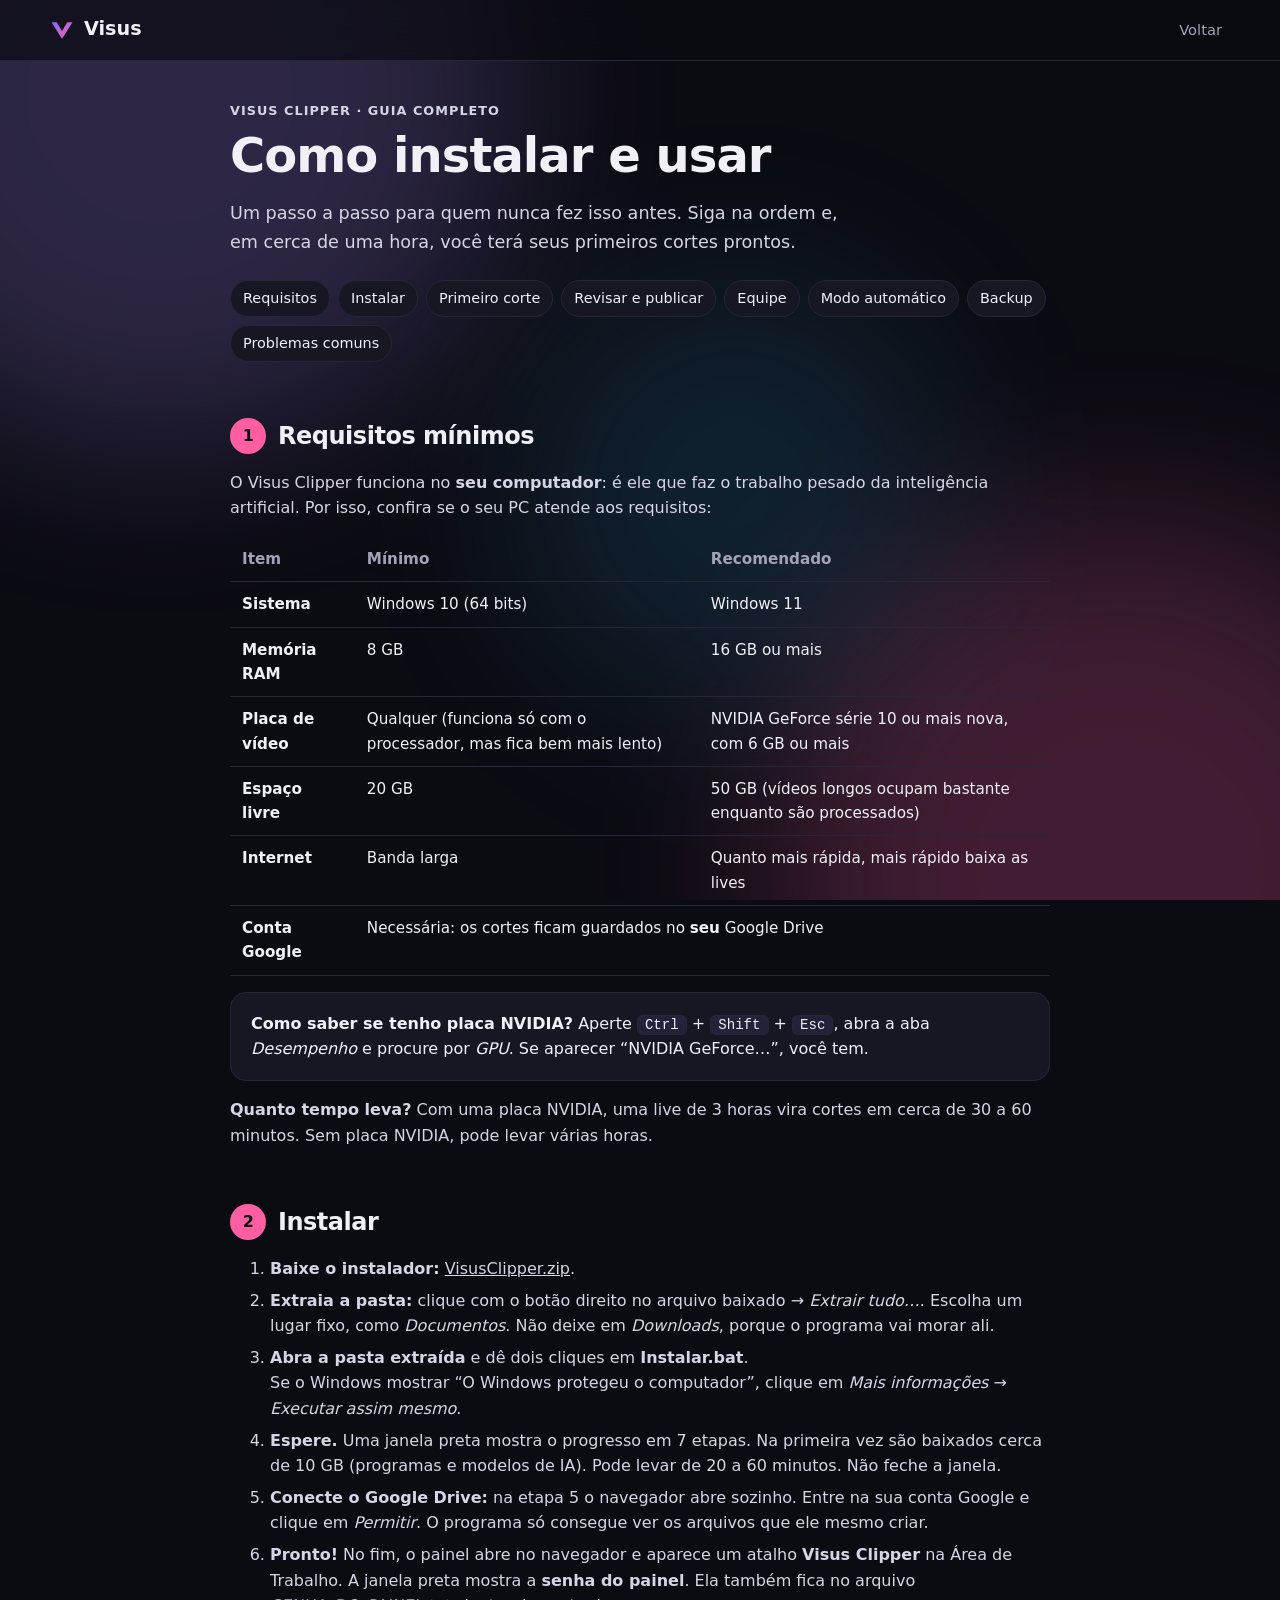
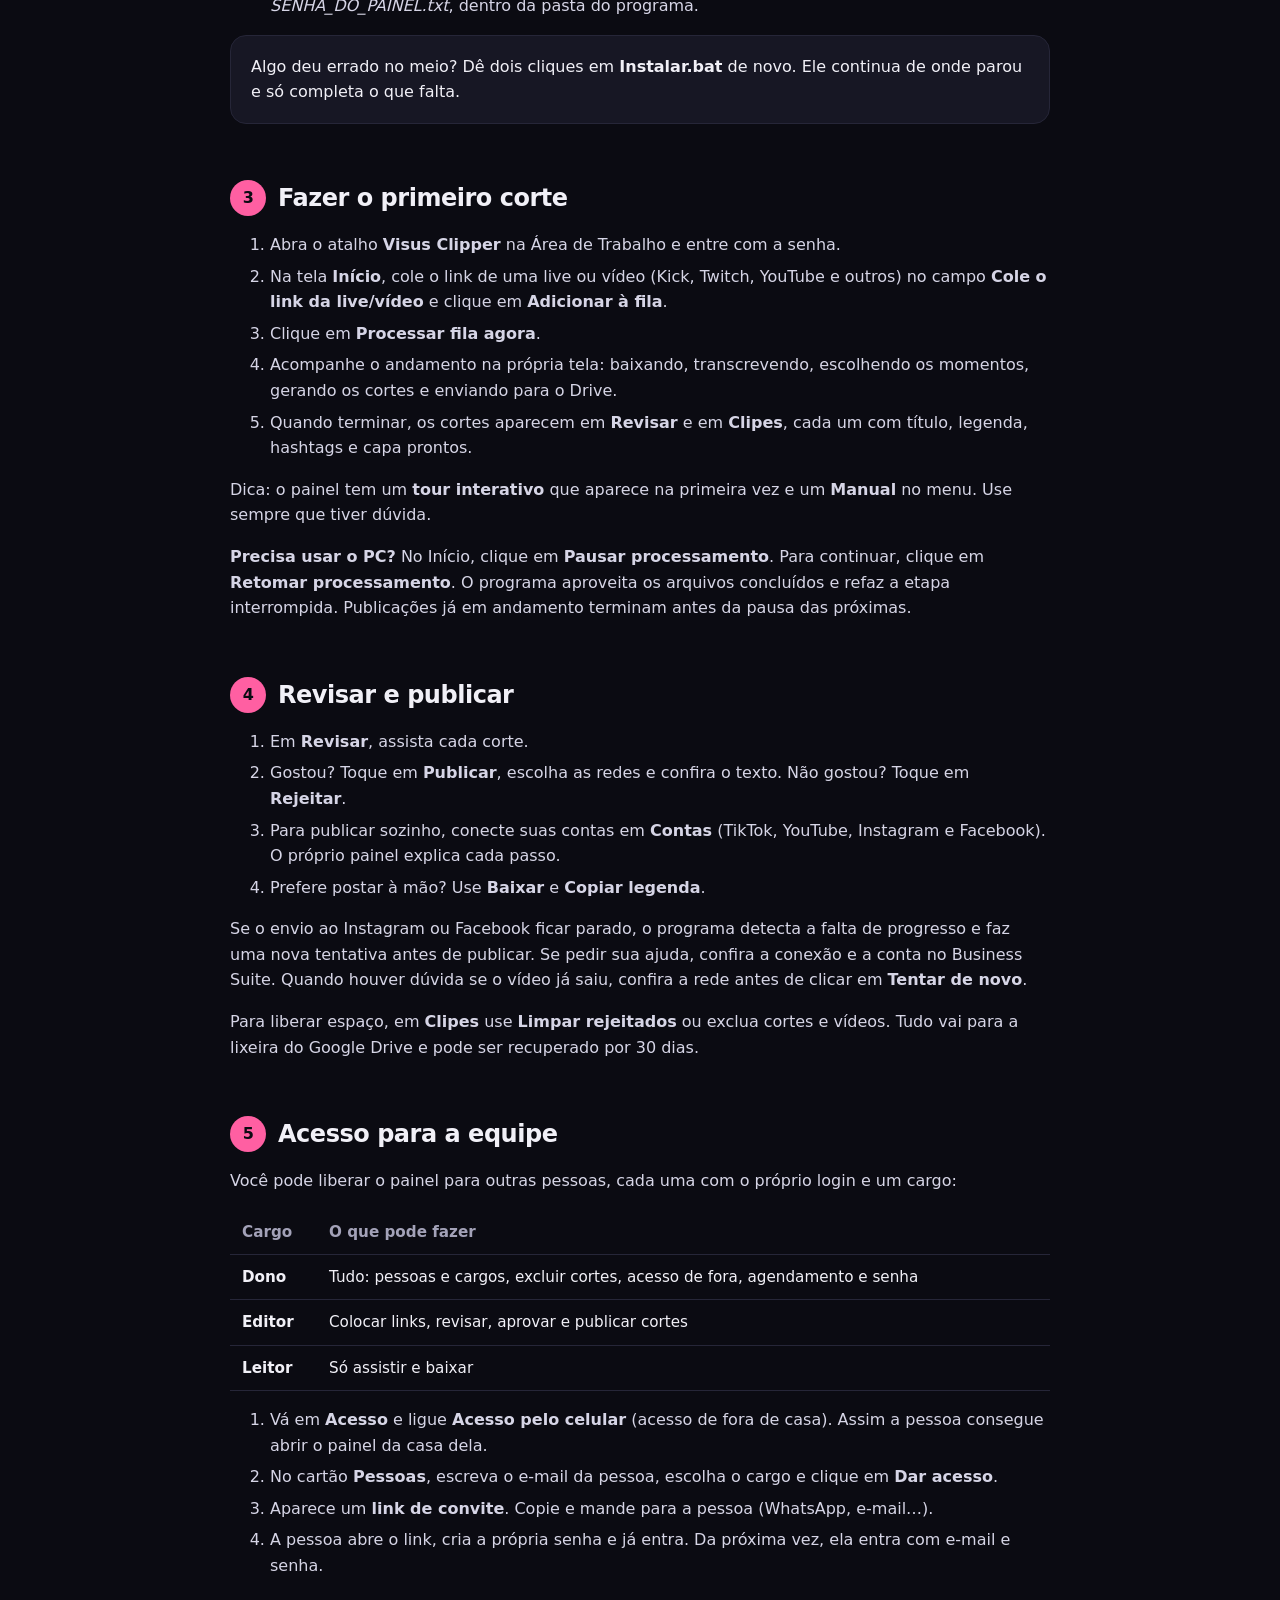
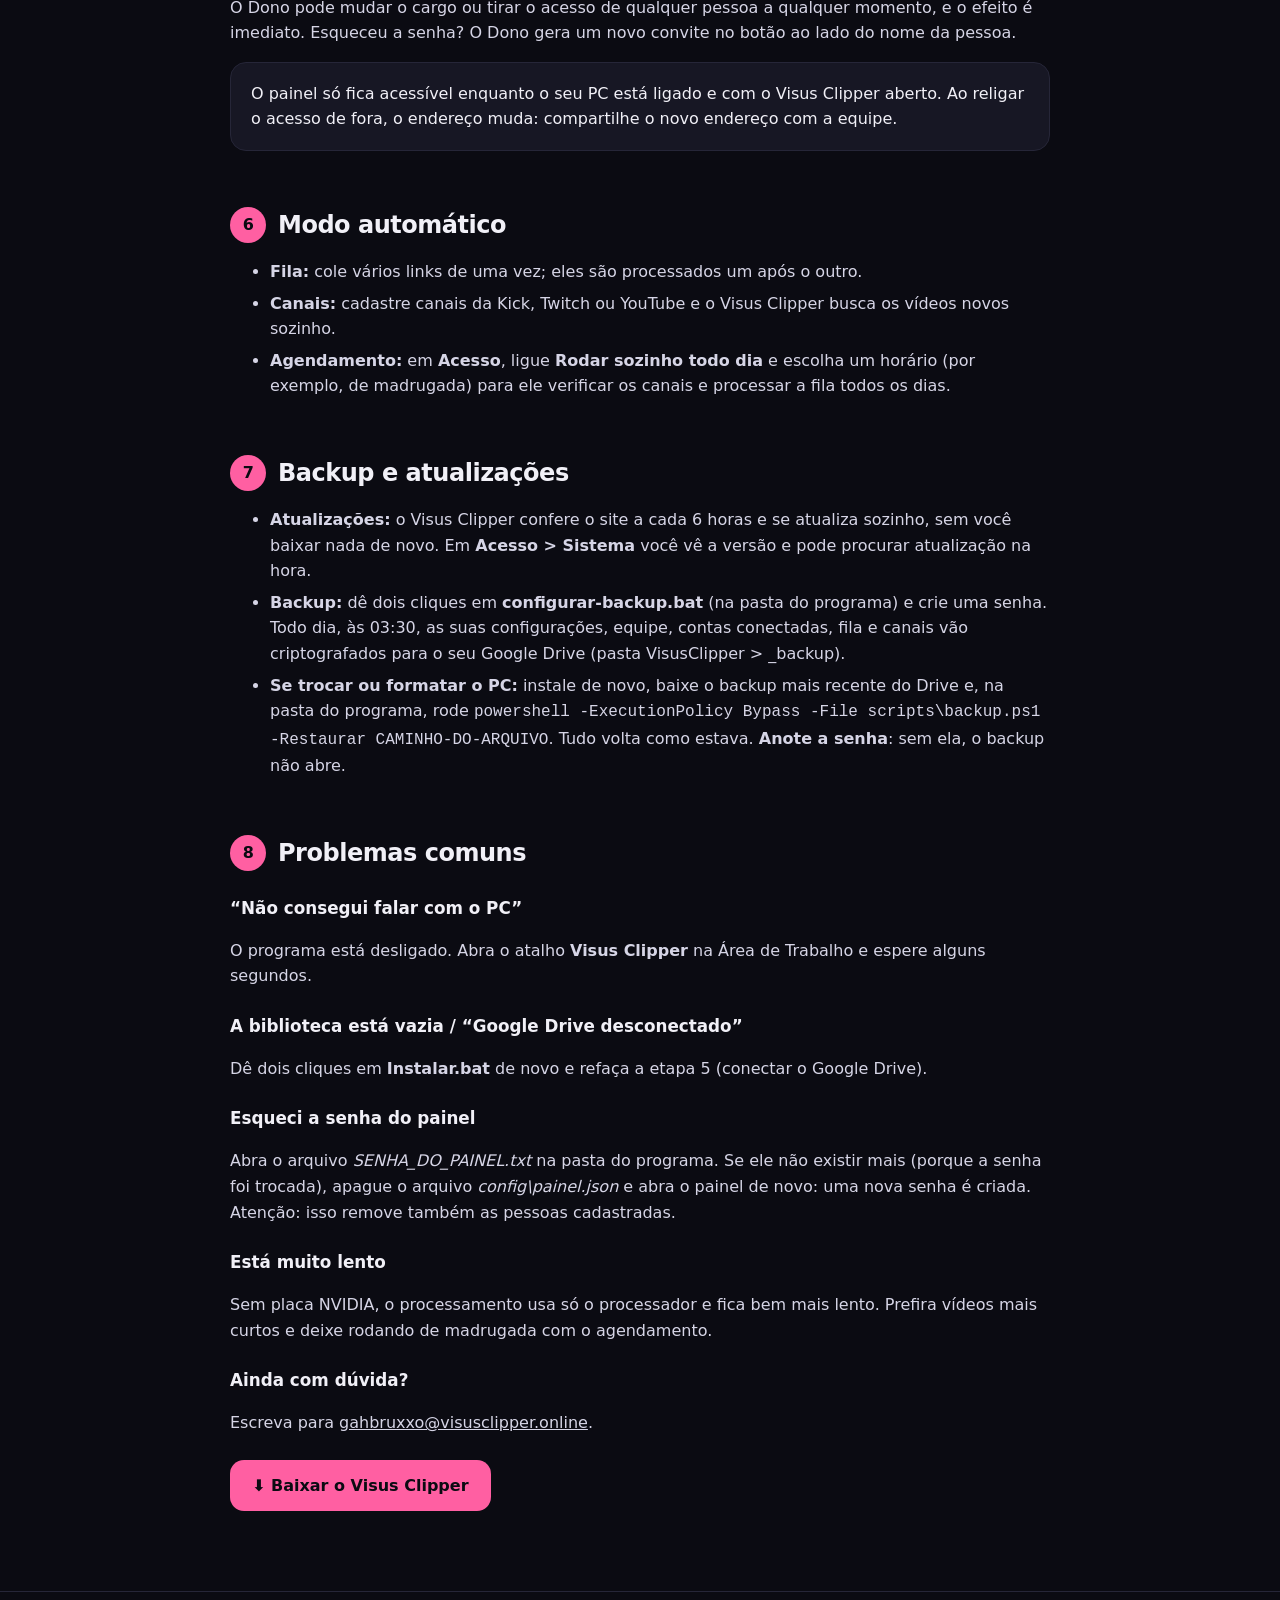
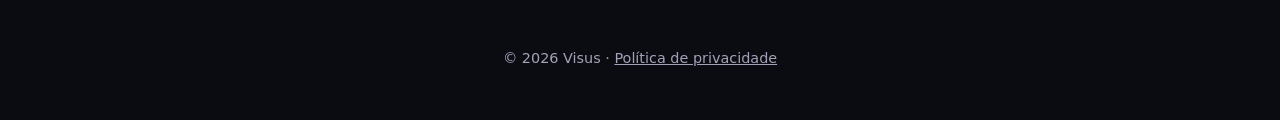
==== clipper-guia.html @ d0406bd1 "Publica Clipper com pausa, retomada e recuperação de upload da Meta" ====
<!doctype html>
<html lang="pt-BR">
<head>
<meta charset="utf-8">
<meta name="viewport" content="width=device-width, initial-scale=1">
<title>Visus Clipper · Como instalar e usar</title>
<meta name="description" content="Requisitos e passo a passo para instalar o Visus Clipper e fazer seus primeiros cortes.">
<meta name="theme-color" content="#0b0b12">
<link rel="icon" href="favicon.svg" type="image/svg+xml">
<link rel="stylesheet" href="inicio.css">
<style>
  .guia{max-width:820px;margin:0 auto;padding:40px 0 80px;--cor:var(--clip)}
  .guia h1{font-size:clamp(2rem,5vw,3rem);font-weight:900;margin-bottom:12px}
  .guia h2{font-size:1.5rem;font-weight:800;margin:56px 0 16px;display:flex;align-items:center;gap:12px}
  .guia h2 .n{flex:none;width:36px;height:36px;border-radius:50%;display:grid;place-items:center;background:var(--clip);color:#0b0b12;font-size:1rem}
  .guia h3{font-size:1.05rem;margin:24px 0 6px}
  .guia p,.guia li{color:#d6d5e6}
  .guia li{margin:6px 0}
  .tabela{width:100%;border-collapse:collapse;margin:16px 0;font-size:.95rem}
  .tabela th,.tabela td{text-align:left;padding:10px 12px;border-bottom:1px solid var(--linha);vertical-align:top}
  .tabela th{color:var(--muted);font-weight:600}
  .tabela td:first-child{font-weight:700;color:var(--fg)}
  .card{background:var(--card);border:1px solid var(--linha);border-radius:16px;padding:18px 20px;margin:16px 0}
  kbd{background:#22223a;border:1px solid var(--linha);border-radius:6px;padding:1px 7px;font-size:.88em}
  .ok{color:#4ade80}.nao{color:#f87171}
  .indice{display:flex;flex-wrap:wrap;gap:8px;margin:24px 0}
  .indice a{padding:6px 12px;border-radius:999px;background:var(--card);border:1px solid var(--linha);text-decoration:none;font-size:.9rem}
  @media (max-width:600px){.tabela th:nth-child(3),.tabela td:nth-child(3){display:none}}
</style>
</head>
<body>
<div class="fundo" aria-hidden="true"><span></span><span></span><span></span></div>
<header class="topo">
  <a class="marca" href="index.html"><svg viewBox="0 0 32 32" width="28" height="28" aria-hidden="true"><defs><linearGradient id="g" x1="0" y1="0" x2="1" y2="1"><stop offset="0" stop-color="#7c6cff"/><stop offset="1" stop-color="#ff5fa2"/></linearGradient></defs><path d="M4 7l12 19L28 7h-6l-6 10-6-10z" fill="url(#g)"/></svg>Visus</a>
  <nav><a href="index.html#clipper">Voltar</a></nav>
</header>

<main>
<article class="guia">
  <p class="tag">Visus Clipper · guia completo</p>
  <h1>Como instalar e usar</h1>
  <p class="lead">Um passo a passo para quem nunca fez isso antes. Siga na ordem e, em cerca de uma hora,
    você terá seus primeiros cortes prontos.</p>
  <div class="indice">
    <a href="#requisitos">Requisitos</a><a href="#instalar">Instalar</a><a href="#primeiro">Primeiro corte</a>
    <a href="#publicar">Revisar e publicar</a><a href="#equipe">Equipe</a><a href="#automatico">Modo automático</a><a href="#backup">Backup</a><a href="#problemas">Problemas comuns</a>
  </div>

  <h2 id="requisitos"><span class="n">1</span>Requisitos mínimos</h2>
  <p>O Visus Clipper funciona no <strong>seu computador</strong>: é ele que faz o trabalho pesado da inteligência
    artificial. Por isso, confira se o seu PC atende aos requisitos:</p>
  <table class="tabela">
    <tr><th>Item</th><th>Mínimo</th><th>Recomendado</th></tr>
    <tr><td>Sistema</td><td>Windows 10 (64 bits)</td><td>Windows 11</td></tr>
    <tr><td>Memória RAM</td><td>8 GB</td><td>16 GB ou mais</td></tr>
    <tr><td>Placa de vídeo</td><td>Qualquer (funciona só com o processador, mas fica bem mais lento)</td><td>NVIDIA GeForce série 10 ou mais nova, com 6 GB ou mais</td></tr>
    <tr><td>Espaço livre</td><td>20 GB</td><td>50 GB (vídeos longos ocupam bastante enquanto são processados)</td></tr>
    <tr><td>Internet</td><td>Banda larga</td><td>Quanto mais rápida, mais rápido baixa as lives</td></tr>
    <tr><td>Conta Google</td><td colspan="2">Necessária: os cortes ficam guardados no <strong>seu</strong> Google Drive</td></tr>
  </table>
  <div class="card">
    <strong>Como saber se tenho placa NVIDIA?</strong> Aperte <kbd>Ctrl</kbd> + <kbd>Shift</kbd> + <kbd>Esc</kbd>,
    abra a aba <em>Desempenho</em> e procure por <em>GPU</em>. Se aparecer “NVIDIA GeForce…”, você tem.
  </div>
  <p><strong>Quanto tempo leva?</strong> Com uma placa NVIDIA, uma live de 3 horas vira cortes em cerca de 30 a 60 minutos.
    Sem placa NVIDIA, pode levar várias horas.</p>

  <h2 id="instalar"><span class="n">2</span>Instalar</h2>
  <ol>
    <li><strong>Baixe o instalador:</strong> <a href="download/VisusClipper.zip">VisusClipper.zip</a>.</li>
    <li><strong>Extraia a pasta:</strong> clique com o botão direito no arquivo baixado → <em>Extrair tudo…</em>.
      Escolha um lugar fixo, como <em>Documentos</em>. Não deixe em <em>Downloads</em>, porque o programa vai morar ali.</li>
    <li><strong>Abra a pasta extraída</strong> e dê dois cliques em <strong>Instalar.bat</strong>.
      <br>Se o Windows mostrar “O Windows protegeu o computador”, clique em <em>Mais informações</em> → <em>Executar assim mesmo</em>.</li>
    <li><strong>Espere.</strong> Uma janela preta mostra o progresso em 7 etapas. Na primeira vez são baixados
      cerca de 10 GB (programas e modelos de IA). Pode levar de 20 a 60 minutos. Não feche a janela.</li>
    <li><strong>Conecte o Google Drive:</strong> na etapa 5 o navegador abre sozinho. Entre na sua conta Google
      e clique em <em>Permitir</em>. O programa só consegue ver os arquivos que ele mesmo criar.</li>
    <li><strong>Pronto!</strong> No fim, o painel abre no navegador e aparece um atalho <strong>Visus Clipper</strong>
      na Área de Trabalho. A janela preta mostra a <strong>senha do painel</strong>. Ela também fica no arquivo
      <em>SENHA_DO_PAINEL.txt</em>, dentro da pasta do programa.</li>
  </ol>
  <div class="card">Algo deu errado no meio? Dê dois cliques em <strong>Instalar.bat</strong> de novo.
    Ele continua de onde parou e só completa o que falta.</div>

  <h2 id="primeiro"><span class="n">3</span>Fazer o primeiro corte</h2>
  <ol>
    <li>Abra o atalho <strong>Visus Clipper</strong> na Área de Trabalho e entre com a senha.</li>
    <li>Na tela <strong>Início</strong>, cole o link de uma live ou vídeo (Kick, Twitch, YouTube e outros) no campo <strong>Cole o link da live/vídeo</strong> e clique em <strong>Adicionar à fila</strong>.</li><li>Clique em <strong>Processar fila agora</strong>.</li>
    <li>Acompanhe o andamento na própria tela: baixando, transcrevendo, escolhendo os momentos, gerando os cortes e enviando para o Drive.</li>
    <li>Quando terminar, os cortes aparecem em <strong>Revisar</strong> e em <strong>Clipes</strong>, cada um com título, legenda, hashtags e capa prontos.</li>
  </ol>
  <p>Dica: o painel tem um <strong>tour interativo</strong> que aparece na primeira vez e um <strong>Manual</strong> no menu. Use sempre que tiver dúvida.</p>

  <p><strong>Precisa usar o PC?</strong> No Início, clique em <strong>Pausar processamento</strong>.
  Para continuar, clique em <strong>Retomar processamento</strong>. O programa aproveita os arquivos
  concluídos e refaz a etapa interrompida. Publicações já em andamento terminam antes da pausa das próximas.</p>

  <h2 id="publicar"><span class="n">4</span>Revisar e publicar</h2>
  <ol>
    <li>Em <strong>Revisar</strong>, assista cada corte.</li>
    <li>Gostou? Toque em <strong>Publicar</strong>, escolha as redes e confira o texto. Não gostou? Toque em <strong>Rejeitar</strong>.</li>
    <li>Para publicar sozinho, conecte suas contas em <strong>Contas</strong> (TikTok, YouTube, Instagram e Facebook). O próprio painel explica cada passo.</li>
    <li>Prefere postar à mão? Use <strong>Baixar</strong> e <strong>Copiar legenda</strong>.</li>
  </ol>
  <p>Se o envio ao Instagram ou Facebook ficar parado, o programa detecta a falta de progresso e faz
  uma nova tentativa antes de publicar. Se pedir sua ajuda, confira a conexão e a conta no Business Suite.
  Quando houver dúvida se o vídeo já saiu, confira a rede antes de clicar em <strong>Tentar de novo</strong>.</p>
  <p>Para liberar espaço, em <strong>Clipes</strong> use <strong>Limpar rejeitados</strong> ou exclua cortes e vídeos.
    Tudo vai para a lixeira do Google Drive e pode ser recuperado por 30 dias.</p>

  <h2 id="equipe"><span class="n">5</span>Acesso para a equipe</h2>
  <p>Você pode liberar o painel para outras pessoas, cada uma com o próprio login e um cargo:</p>
  <table class="tabela">
    <tr><th>Cargo</th><th>O que pode fazer</th><th></th></tr>
    <tr><td>Dono</td><td>Tudo: pessoas e cargos, excluir cortes, acesso de fora, agendamento e senha</td><td></td></tr>
    <tr><td>Editor</td><td>Colocar links, revisar, aprovar e publicar cortes</td><td></td></tr>
    <tr><td>Leitor</td><td>Só assistir e baixar</td><td></td></tr>
  </table>
  <ol>
    <li>Vá em <strong>Acesso</strong> e ligue <strong>Acesso pelo celular</strong> (acesso de fora de casa). Assim a pessoa consegue abrir o painel da casa dela.</li>
    <li>No cartão <strong>Pessoas</strong>, escreva o e-mail da pessoa, escolha o cargo e clique em <strong>Dar acesso</strong>.</li>
    <li>Aparece um <strong>link de convite</strong>. Copie e mande para a pessoa (WhatsApp, e-mail…).</li>
    <li>A pessoa abre o link, cria a própria senha e já entra. Da próxima vez, ela entra com e-mail e senha.</li>
  </ol>
  <p>O Dono pode mudar o cargo ou tirar o acesso de qualquer pessoa a qualquer momento, e o efeito é imediato.
    Esqueceu a senha? O Dono gera um novo convite no botão ao lado do nome da pessoa.</p>
  <div class="card">O painel só fica acessível enquanto o seu PC está ligado e com o Visus Clipper aberto.
    Ao religar o acesso de fora, o endereço muda: compartilhe o novo endereço com a equipe.</div>

  <h2 id="automatico"><span class="n">6</span>Modo automático</h2>
  <ul>
    <li><strong>Fila:</strong> cole vários links de uma vez; eles são processados um após o outro.</li>
    <li><strong>Canais:</strong> cadastre canais da Kick, Twitch ou YouTube e o Visus Clipper busca os vídeos novos sozinho.</li>
    <li><strong>Agendamento:</strong> em <strong>Acesso</strong>, ligue <strong>Rodar sozinho todo dia</strong> e escolha um horário (por exemplo, de madrugada) para ele verificar os canais e processar a fila todos os dias.</li>
  </ul>

  <h2 id="backup"><span class="n">7</span>Backup e atualizações</h2>
  <ul>
    <li><strong>Atualizações:</strong> o Visus Clipper confere o site a cada 6 horas e se atualiza sozinho, sem você baixar nada de novo. Em <strong>Acesso &gt; Sistema</strong> você vê a versão e pode procurar atualização na hora.</li>
    <li><strong>Backup:</strong> dê dois cliques em <strong>configurar-backup.bat</strong> (na pasta do programa) e crie uma senha. Todo dia, às 03:30, as suas configurações, equipe, contas conectadas, fila e canais vão criptografados para o seu Google Drive (pasta VisusClipper &gt; _backup).</li>
    <li><strong>Se trocar ou formatar o PC:</strong> instale de novo, baixe o backup mais recente do Drive e, na pasta do programa, rode <code>powershell -ExecutionPolicy Bypass -File scripts\backup.ps1 -Restaurar CAMINHO-DO-ARQUIVO</code>. Tudo volta como estava. <strong>Anote a senha</strong>: sem ela, o backup não abre.</li>
  </ul>

  <h2 id="problemas"><span class="n">8</span>Problemas comuns</h2>
  <h3>“Não consegui falar com o PC”</h3>
  <p>O programa está desligado. Abra o atalho <strong>Visus Clipper</strong> na Área de Trabalho e espere alguns segundos.</p>
  <h3>A biblioteca está vazia / “Google Drive desconectado”</h3>
  <p>Dê dois cliques em <strong>Instalar.bat</strong> de novo e refaça a etapa 5 (conectar o Google Drive).</p>
  <h3>Esqueci a senha do painel</h3>
  <p>Abra o arquivo <em>SENHA_DO_PAINEL.txt</em> na pasta do programa. Se ele não existir mais (porque a senha foi trocada),
    apague o arquivo <em>config\painel.json</em> e abra o painel de novo: uma nova senha é criada. Atenção: isso
    remove também as pessoas cadastradas.</p>
  <h3>Está muito lento</h3>
  <p>Sem placa NVIDIA, o processamento usa só o processador e fica bem mais lento. Prefira vídeos mais curtos e deixe rodando de madrugada com o agendamento.</p>
  <h3>Ainda com dúvida?</h3>
  <p>Escreva para <a href="mailto:gahbruxxo@visusclipper.online">gahbruxxo@visusclipper.online</a>.</p>

  <div class="acoes"><a class="btn" href="download/VisusClipper.zip">⬇ Baixar o Visus Clipper</a></div>
</article>
</main>
<footer class="rodape"><p>© 2026 Visus · <a href="privacidade.html">Política de privacidade</a></p></footer>
</body>
</html>
---- inicio.css ----
:root{
  --bg:#0b0b12;--bg2:#13131d;--card:#171724;--linha:#262638;--fg:#f1f0f7;--muted:#a3a2b8;
  --tv:#38bdf8;--vox:#a78bfa;--clip:#ff5fa2;--rdw:#fbbf24;--watt:#4ade80;
}
*{box-sizing:border-box}
html{scroll-behavior:smooth}
body{margin:0;background:var(--bg);color:var(--fg);font:16px/1.6 system-ui,-apple-system,"Segoe UI",Roboto,sans-serif;overflow-x:hidden}
a{color:inherit}
h1,h2{line-height:1.1;letter-spacing:-.02em;margin:0}

/* fundo animado */
.fundo{position:fixed;inset:0;z-index:-1;overflow:hidden}
.fundo span{position:absolute;width:55vmax;height:55vmax;border-radius:50%;filter:blur(90px);opacity:.22;animation:flutua 22s ease-in-out infinite alternate}
.fundo span:nth-child(1){background:var(--vox);top:-20vmax;left:-15vmax}
.fundo span:nth-child(2){background:var(--clip);bottom:-25vmax;right:-15vmax;animation-delay:-7s}
.fundo span:nth-child(3){background:var(--tv);top:30%;left:40%;width:35vmax;height:35vmax;opacity:.12;animation-delay:-14s}
@keyframes flutua{to{transform:translate(8vmax,6vmax) scale(1.15)}}

/* topo */
.topo{position:sticky;top:0;z-index:10;display:flex;align-items:center;justify-content:space-between;gap:12px;
  padding:12px clamp(16px,4vw,48px);background:rgba(11,11,18,.7);backdrop-filter:blur(14px);border-bottom:1px solid var(--linha)}
.marca{display:flex;align-items:center;gap:8px;font-weight:800;font-size:1.2rem;text-decoration:none}
.topo nav{display:flex;gap:4px;overflow-x:auto}
.topo nav a{padding:6px 10px;border-radius:999px;text-decoration:none;color:var(--muted);font-size:.92rem;white-space:nowrap}
.topo nav a:hover,.topo nav a.ativo{color:var(--fg);background:var(--card)}

main{max-width:1180px;margin:0 auto;padding:0 clamp(16px,4vw,48px)}

/* hero */
.hero{min-height:calc(100vh - 60px);display:flex;flex-direction:column;justify-content:center;padding:48px 0;text-align:center;align-items:center}
.selo{display:inline-block;padding:6px 14px;border:1px solid var(--linha);border-radius:999px;color:var(--muted);font-size:.85rem;margin:0 0 20px}
.hero h1{font-size:clamp(2.6rem,8vw,5.4rem);font-weight:900}
.hero h1 em{font-style:normal;background:linear-gradient(90deg,var(--tv),var(--vox),var(--clip),var(--rdw),var(--tv));background-size:300% 100%;
  -webkit-background-clip:text;background-clip:text;color:transparent;animation:brilho 8s linear infinite}
@keyframes brilho{to{background-position:300% 0}}
.lead{color:var(--muted);font-size:1.1rem;max-width:620px}
.hero .lead{margin:20px auto 36px}
.escolha{display:grid;grid-template-columns:repeat(5,1fr);gap:14px;width:100%;max-width:1060px}
.chip{display:flex;flex-direction:column;gap:2px;padding:20px 16px;border-radius:18px;background:var(--card);border:1px solid var(--linha);
  text-decoration:none;transition:transform .25s,border-color .25s,box-shadow .25s;position:relative;overflow:hidden}
.chip::before{content:"";position:absolute;inset:0 0 auto;height:3px;background:var(--cor)}
.chip b{font-size:1.1rem}.chip small{color:var(--muted)}
.chip:hover{transform:translateY(-4px);border-color:var(--cor);box-shadow:0 12px 40px -12px var(--cor)}
.c-tv{--cor:var(--tv)}.c-vox{--cor:var(--vox)}.c-clip{--cor:var(--clip)}.c-rdw{--cor:var(--rdw)}.c-watt{--cor:var(--watt)}

/* projetos */
.projeto{display:grid;grid-template-columns:1.1fr .9fr;gap:clamp(24px,5vw,72px);align-items:center;padding:clamp(56px,10vw,120px) 0;border-top:1px solid var(--linha)}
.projeto.inverte .texto{order:2}
.p-tv{--cor:var(--tv)}.p-vox{--cor:var(--vox)}.p-clip{--cor:var(--clip)}.p-rdw{--cor:var(--rdw)}.p-watt{--cor:var(--watt)}
.tag{color:var(--cor);font-weight:700;text-transform:uppercase;letter-spacing:.08em;font-size:.8rem;margin:0 0 8px}
.projeto h2{font-size:clamp(2.2rem,5vw,3.4rem);font-weight:900;margin-bottom:14px}
.aviso{margin:20px 0;padding:14px 16px;border-radius:14px;background:color-mix(in srgb,var(--cor) 10%,transparent);border:1px solid color-mix(in srgb,var(--cor) 35%,transparent);font-size:.96rem}
.passos{list-style:none;padding:0;margin:20px 0;counter-reset:p;display:grid;gap:10px}
.passos li{counter-increment:p;position:relative;padding-left:38px;color:var(--muted)}
.passos li b{color:var(--fg)}
.passos li::before{content:counter(p);position:absolute;left:0;top:0;width:26px;height:26px;border-radius:50%;display:grid;place-items:center;font-weight:800;font-size:.85rem;background:var(--cor);color:#0b0b12}
.recursos{list-style:none;padding:0;margin:20px 0;display:flex;flex-wrap:wrap;gap:8px}
.recursos li{padding:5px 12px;border-radius:999px;background:var(--card);border:1px solid var(--linha);font-size:.88rem}
.acoes{display:flex;flex-wrap:wrap;gap:12px;margin-top:24px}
.btn{display:inline-flex;flex-direction:column;justify-content:center;padding:13px 22px;border-radius:14px;font-weight:700;text-decoration:none;
  background:var(--cor);color:#0b0b12;transition:transform .2s,box-shadow .2s}
.btn small{font-weight:500;opacity:.75;font-size:.78rem}
.btn:hover{transform:translateY(-2px);box-shadow:0 10px 30px -10px var(--cor)}
.btn.sec{background:transparent;color:var(--fg);border:1px solid var(--linha)}
.btn.sec:hover{border-color:var(--cor)}
.nota{color:var(--muted);font-size:.85rem;margin-top:14px}

/* revelar ao rolar */
.revela{opacity:0;transform:translateY(30px);transition:opacity .8s,transform .8s}
.revela.visivel{opacity:1;transform:none}
.previa.revela{transition-delay:.15s}
.previa{display:flex;justify-content:center}

/* prévia TV */
.tv{width:100%;max-width:440px}
.tv-tela{border:10px solid #1f1f2c;border-radius:16px;background:#05050a;overflow:hidden;box-shadow:0 30px 80px -30px var(--tv)}
.tv-video{position:relative;aspect-ratio:16/8;background:linear-gradient(135deg,#0e3a5c,#1c1240 60%,#3b0d2e);overflow:hidden}
.tv-video::after{content:"";position:absolute;inset:0;background:linear-gradient(110deg,transparent 30%,rgba(255,255,255,.08) 50%,transparent 70%);animation:varre 4s linear infinite}
@keyframes varre{from{transform:translateX(-100%)}to{transform:translateX(100%)}}
.ao-vivo{position:absolute;top:10px;left:10px;background:#ef4444;color:#fff;font-size:.65rem;font-weight:800;padding:2px 7px;border-radius:4px;animation:pisca 1.6s infinite}
@keyframes pisca{50%{opacity:.4}}
.tv-titulo{position:absolute;bottom:14px;left:12px;font-size:.8rem;font-weight:700}
.barra{position:absolute;left:0;bottom:0;height:3px;background:var(--tv);animation:enche 9s linear infinite}
@keyframes enche{from{width:0}to{width:100%}}
.epg{padding:8px;display:grid;gap:6px;font-size:.7rem}
.epg div{display:flex;gap:6px;align-items:center}
.epg b{width:58px;flex:none;color:var(--muted);font-weight:600}
.prog{flex:0 0 var(--w);padding:5px 8px;border-radius:6px;background:#1a1a28;white-space:nowrap;overflow:hidden;text-overflow:ellipsis}
.prog.agora{background:color-mix(in srgb,var(--tv) 30%,#1a1a28);outline:1px solid var(--tv)}
.tv-pe{width:120px;height:14px;margin:0 auto;background:#1f1f2c;border-radius:0 0 10px 10px}

/* prévia chat */
.chat{display:flex;width:100%;max-width:420px;height:300px;border-radius:18px;overflow:hidden;background:#12121c;border:1px solid var(--linha);box-shadow:0 30px 80px -30px var(--vox)}
.chat-lado{width:58px;background:#0c0c14;display:flex;flex-direction:column;gap:10px;padding:12px 0;align-items:center}
.chat-lado i{width:34px;height:34px;border-radius:12px;background:#22223a}
.chat-lado i.on{background:var(--vox);border-radius:10px}
.chat-corpo{flex:1;padding:12px;display:flex;flex-direction:column;gap:10px;font-size:.85rem}
.chat-topo{display:flex;justify-content:space-between;color:var(--muted);font-weight:700;border-bottom:1px solid var(--linha);padding-bottom:8px}
.chat-topo span{font-weight:500;color:#4ade80;font-size:.75rem}
.msg{opacity:0;animation:entra .5s forwards}
.msg:nth-of-type(2){animation-delay:.6s}.msg:nth-of-type(3){animation-delay:1.6s}.msg:nth-of-type(4){animation-delay:2.6s}
.msg b{color:var(--c)}.msg p{margin:0;color:#d6d5e6}
@keyframes entra{from{opacity:0;transform:translateY(8px)}to{opacity:1;transform:none}}
.digitando{display:flex;gap:4px;margin-top:auto}
.digitando span{width:7px;height:7px;border-radius:50%;background:var(--muted);animation:pula 1.2s infinite}
.digitando span:nth-child(2){animation-delay:.15s}.digitando span:nth-child(3){animation-delay:.3s}
@keyframes pula{30%{transform:translateY(-5px)}}

/* prévia clipe */
.fone{width:220px;aspect-ratio:9/18;border-radius:32px;border:8px solid #1f1f2c;background:#000;overflow:hidden;box-shadow:0 30px 80px -30px var(--clip);transform:rotate(-4deg)}
.fone-tela{position:relative;height:100%;background:linear-gradient(180deg,#2a1240,#0d0d1a 70%)}
.clip-rosto{position:absolute;top:22%;left:50%;width:90px;height:110px;margin-left:-45px;border-radius:45% 45% 40% 40%;background:radial-gradient(circle at 50% 35%,#f3c8a8,#c98d6a);box-shadow:0 70px 0 30px #3b2a64;animation:respira 3s ease-in-out infinite}
@keyframes respira{50%{transform:scale(1.04)}}
.legenda{position:absolute;bottom:22%;left:0;right:0;text-align:center;font-weight:900;font-size:1.05rem;margin:0;text-shadow:0 2px 0 #000,0 0 6px #000}
.legenda span{display:inline-block;margin:0 2px;animation:pop 2.4s infinite}
.legenda span:nth-child(2){animation-delay:.2s}.legenda span:nth-child(3){animation-delay:.4s}.legenda span:nth-child(4){animation-delay:.6s}
.legenda .hl{color:#fde047}
@keyframes pop{0%,100%{transform:scale(1)}10%{transform:scale(1.25)}}
.clip-lado{position:absolute;right:8px;bottom:34%;display:flex;flex-direction:column;gap:12px;font-style:normal}
.clip-lado i{font-style:normal;width:32px;height:32px;border-radius:50%;background:rgba(255,255,255,.12);display:grid;place-items:center;font-size:.9rem}
.clip-prog{position:absolute;left:10px;right:10px;bottom:12px;height:3px;background:rgba(255,255,255,.2);border-radius:3px}
.clip-prog i{display:block;height:100%;background:var(--clip);border-radius:3px;animation:enche 6s linear infinite}

/* prévia jornal */
.jornal{width:100%;max-width:420px;padding:16px;border-radius:18px;background:#14141f;border:1px solid var(--linha);display:grid;gap:12px;box-shadow:0 30px 80px -30px var(--rdw)}
.j-topo{display:flex;align-items:baseline;gap:10px;border-bottom:2px solid var(--rdw);padding-bottom:8px}
.j-topo b{font-size:1.4rem;color:var(--rdw);font-weight:900}.j-topo span{color:var(--muted);font-size:.78rem}
.j-destaque{height:120px;border-radius:12px;background:linear-gradient(135deg,#3a2a08,#1a1430);padding:12px;display:flex;flex-direction:column;justify-content:flex-end;gap:6px}
.j-destaque i,.j-grade i{display:block;height:8px;border-radius:4px;background:rgba(255,255,255,.55)}
.j-destaque i.curta,.j-grade i.curta{width:60%;background:rgba(255,255,255,.3)}
.j-grade{display:grid;grid-template-columns:1fr 1fr;gap:10px}
.j-grade>div{padding:10px;border-radius:10px;background:#1c1c2a;display:grid;gap:6px}
.j-cat{justify-self:start;align-self:start;font-size:.65rem;font-weight:800;text-transform:uppercase;padding:2px 7px;border-radius:4px;background:var(--rdw);color:#0b0b12;width:max-content}
.j-cat.rosa{background:var(--clip)}.j-cat.verde{background:#4ade80}
.j-radio{display:flex;align-items:center;gap:8px;font-size:.8rem;color:var(--muted);padding:8px 10px;border-radius:10px;background:#1c1c2a}
.pulso{width:8px;height:8px;border-radius:50%;background:#ef4444;animation:pisca 1.2s infinite}
.eq{margin-left:auto;display:flex;gap:2px;align-items:flex-end;height:14px}
.eq i{width:3px;background:var(--rdw);animation:eq .9s ease-in-out infinite alternate}
.eq i:nth-child(2){animation-delay:.2s}.eq i:nth-child(3){animation-delay:.4s}.eq i:nth-child(4){animation-delay:.1s}
@keyframes eq{from{height:3px}to{height:14px}}

.rodape{text-align:center;color:var(--muted);font-size:.9rem;padding:40px 16px;border-top:1px solid var(--linha)}

/* botão Painel sempre visível no topo, inclusive no celular */
.topo .nav-painel{display:inline-flex;color:#0b0b12;background:linear-gradient(90deg,var(--vox),var(--clip));font-weight:700}
.topo .nav-painel:hover{color:#0b0b12;filter:brightness(1.1)}

@media (max-width:860px){
  .projeto{grid-template-columns:1fr}
  .projeto.inverte .texto{order:0}
  .escolha{grid-template-columns:1fr 1fr}
  .escolha .chip:last-child{grid-column:1/-1}
  .topo nav a:not(.nav-painel){display:none}
}
@media (prefers-reduced-motion:reduce){
  *,*::before,*::after{animation:none!important;transition:none!important}
  .revela,.msg{opacity:1;transform:none}
}

/* prévia Wattcha */
.medidor{width:100%;max-width:400px;padding:20px;border-radius:18px;background:#10141a;border:1px solid var(--linha);box-shadow:0 30px 80px -30px var(--watt);display:grid;gap:14px}
.m-topo{display:flex;justify-content:space-between;align-items:center;font-size:.78rem;color:var(--muted)}
.m-topo b{color:var(--watt);font-size:.95rem}
.m-vivo{display:flex;align-items:center;gap:6px}
.m-vivo i{width:8px;height:8px;border-radius:50%;background:var(--watt);animation:pisca 1.4s infinite}
.m-valor{font-size:2.6rem;font-weight:900;line-height:1}
.m-valor small{font-size:.9rem;color:var(--muted);font-weight:600;margin-left:6px}
.m-linhas{display:grid;grid-template-columns:repeat(3,1fr);gap:8px}
.m-linhas div{background:#161c24;border-radius:10px;padding:8px 10px;font-size:.72rem;color:var(--muted)}
.m-linhas b{display:block;color:var(--fg);font-size:.95rem}
.m-graf{display:flex;align-items:flex-end;gap:5px;height:60px}
.m-graf i{flex:1;background:linear-gradient(to top,#166534,var(--watt));border-radius:4px 4px 0 0;animation:sobe 2.4s ease-in-out infinite alternate}
.m-graf i:nth-child(2n){animation-delay:.3s}.m-graf i:nth-child(3n){animation-delay:.6s}
@keyframes sobe{from{transform:scaleY(.6);transform-origin:bottom}to{transform:scaleY(1);transform-origin:bottom}}
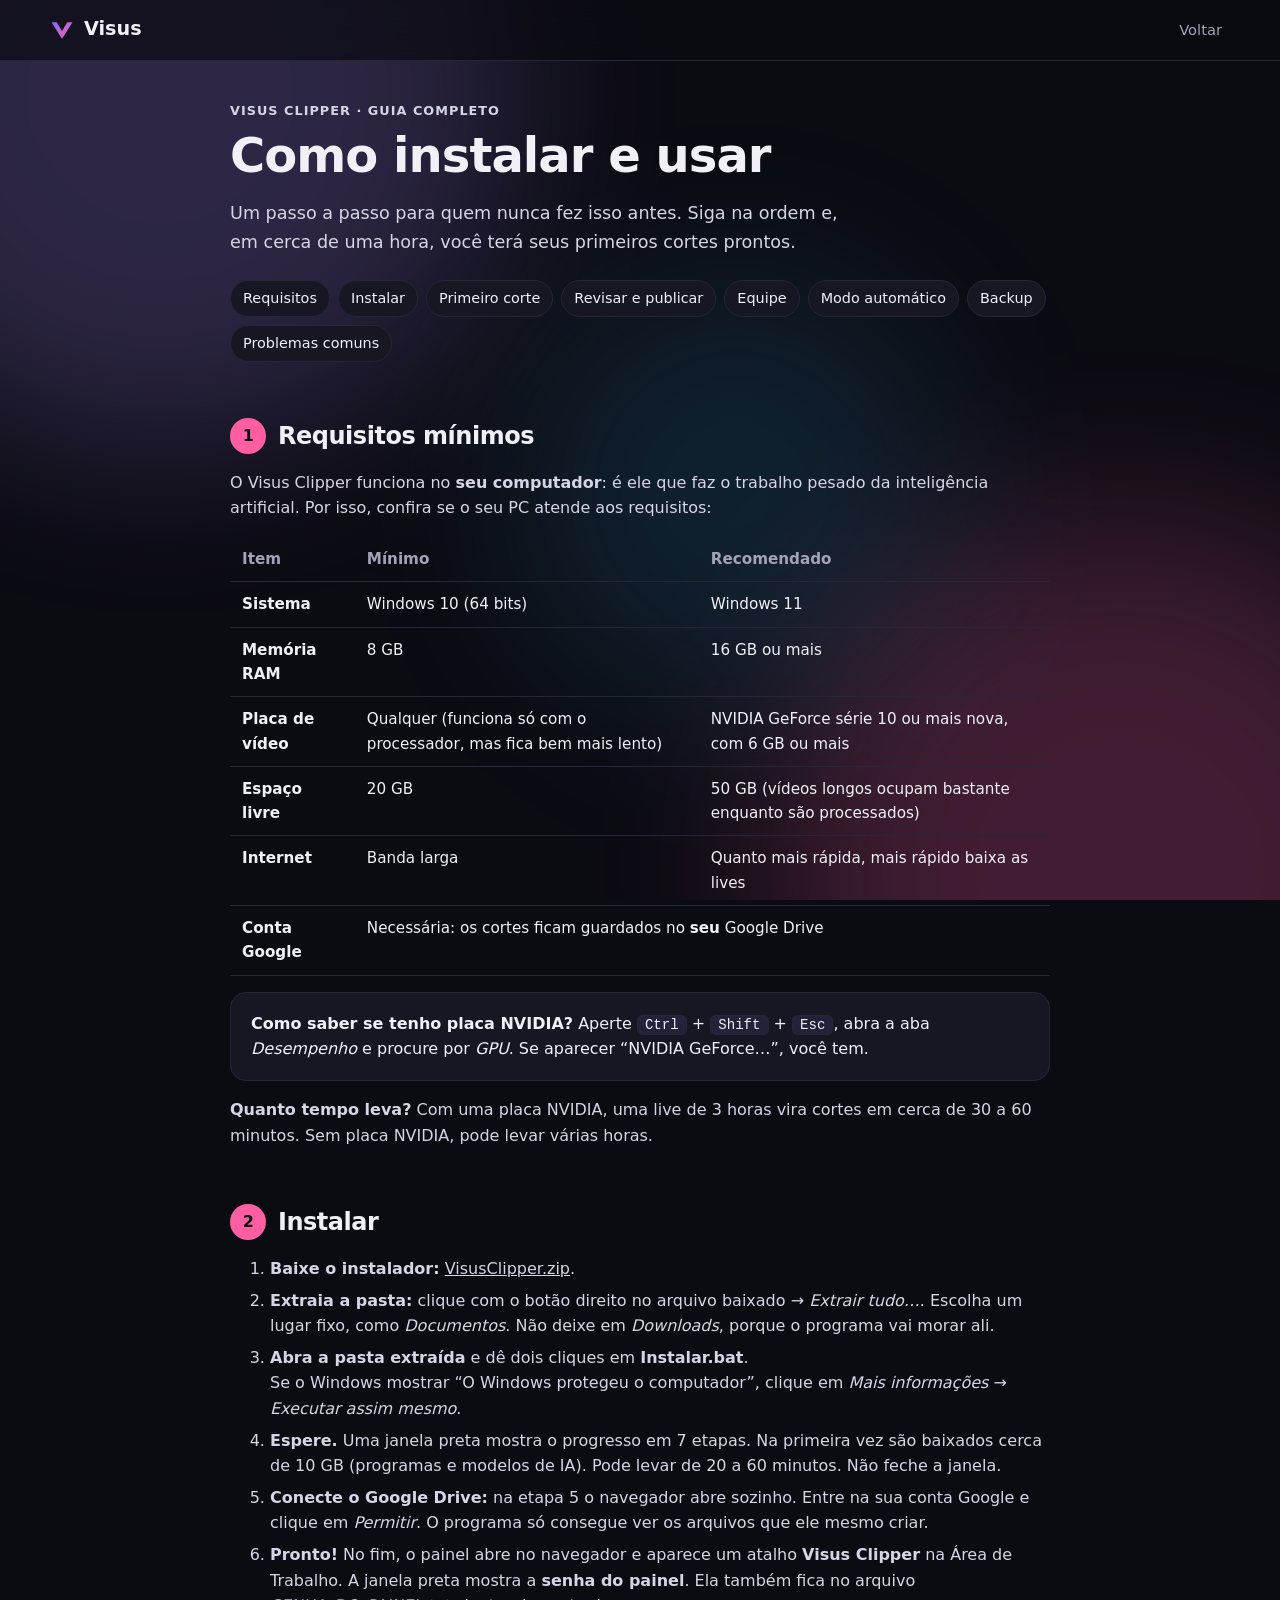
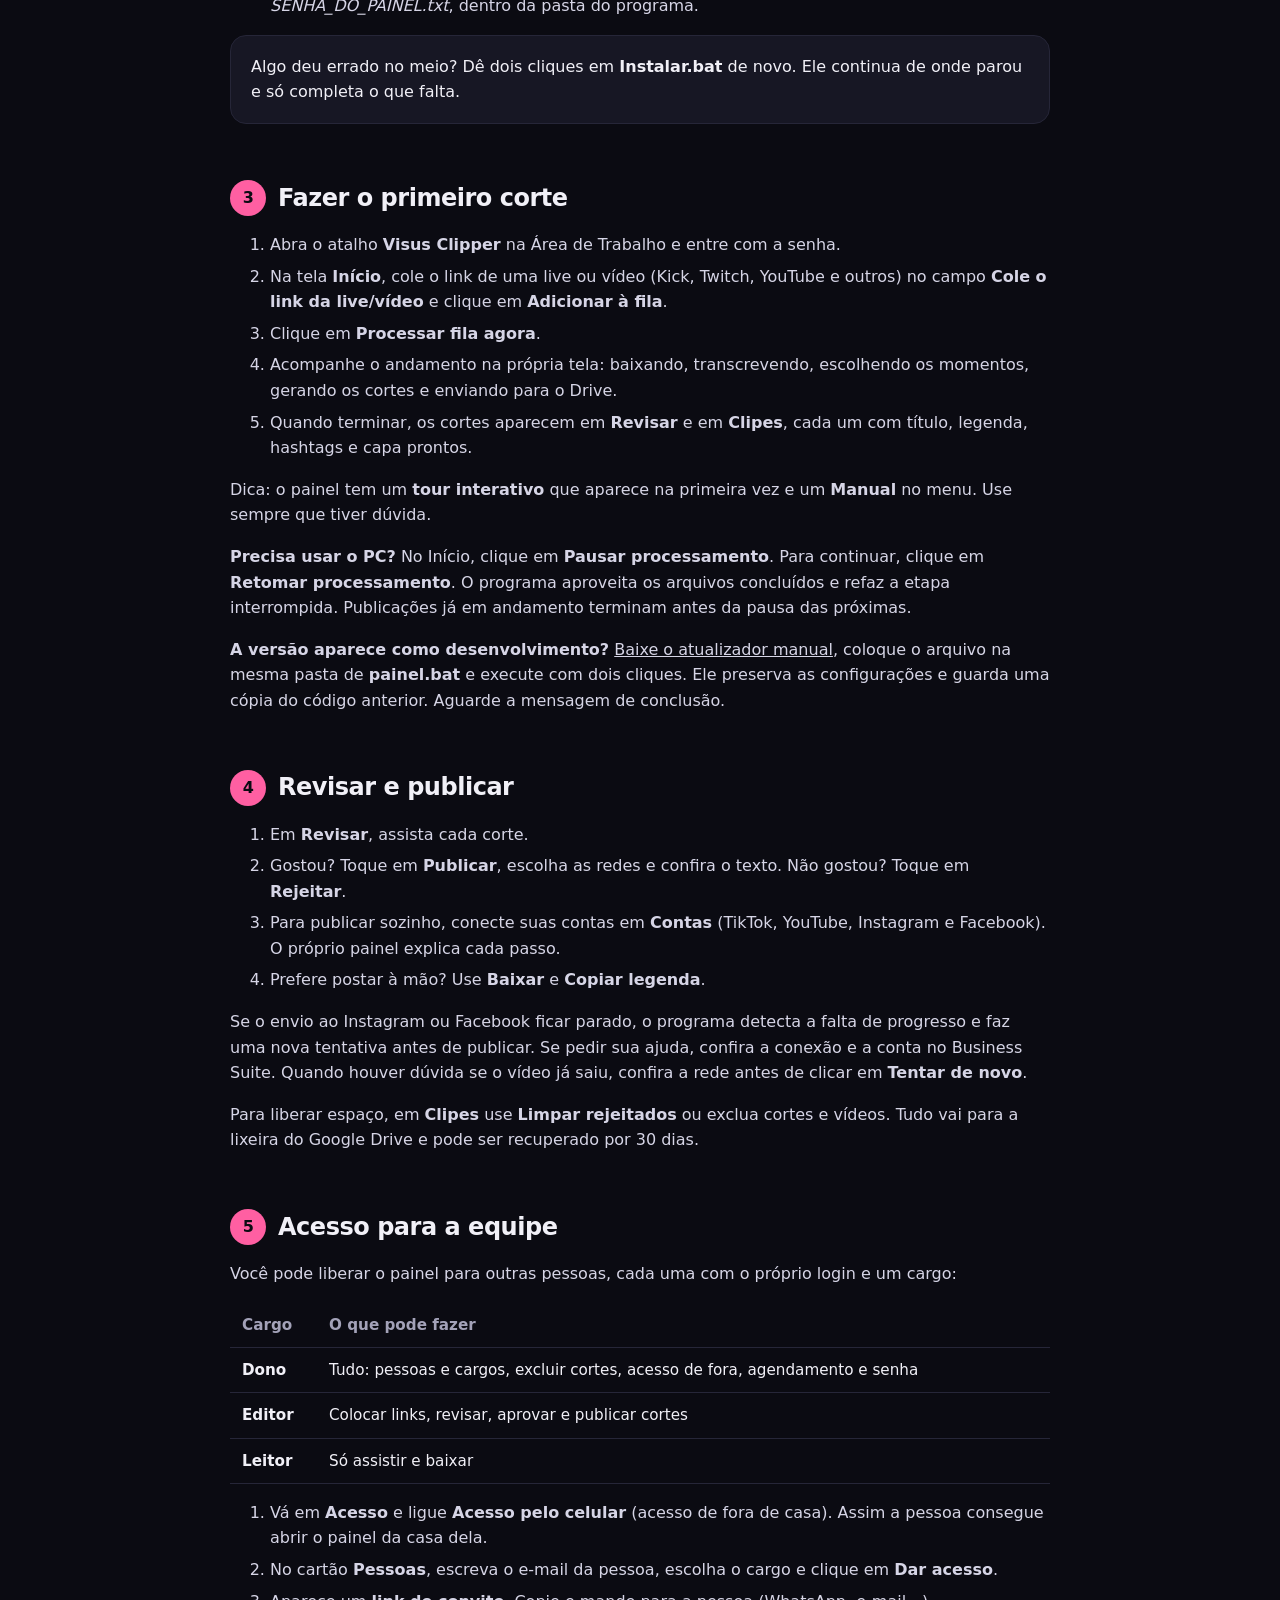
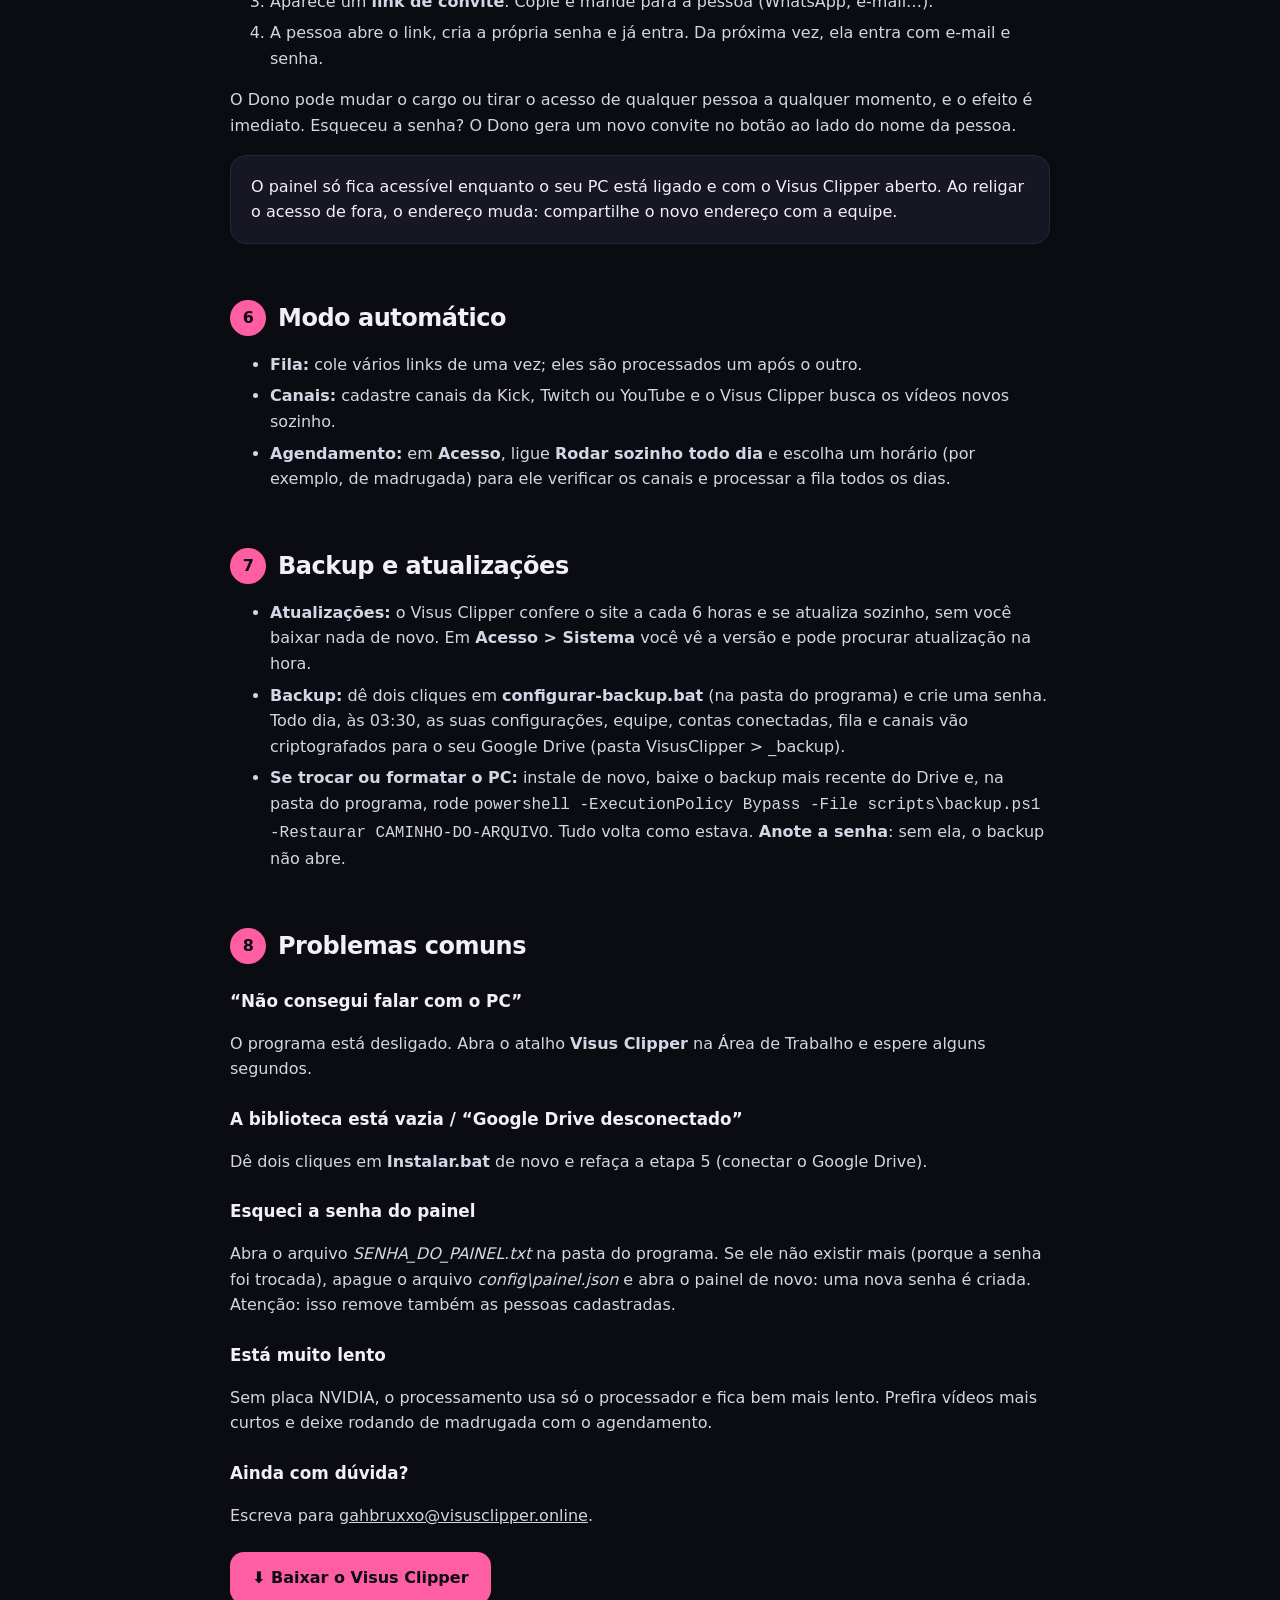
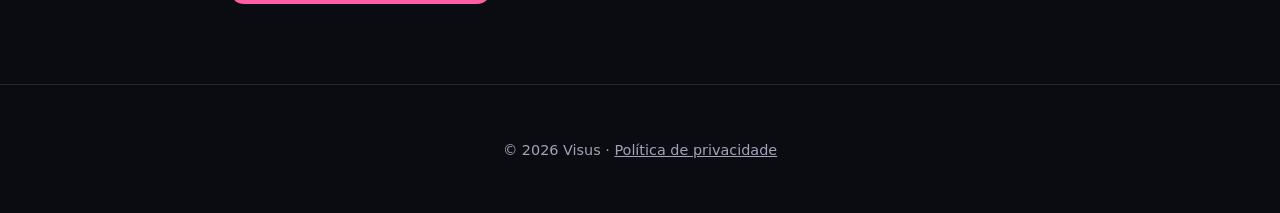
==== commit d9c999c9: "Publica atualizador manual e pacote 2026.11.22.025224" ====
--- a/clipper-guia.html
+++ b/clipper-guia.html
@@ -96,6 +96,11 @@
   Para continuar, clique em <strong>Retomar processamento</strong>. O programa aproveita os arquivos
   concluídos e refaz a etapa interrompida. Publicações já em andamento terminam antes da pausa das próximas.</p>
 
+  <p><strong>A versão aparece como desenvolvimento?</strong>
+  <a href="download/Atualizar-Clipper.bat" download>Baixe o atualizador manual</a>,
+  coloque o arquivo na mesma pasta de <strong>painel.bat</strong> e execute com dois cliques.
+  Ele preserva as configurações e guarda uma cópia do código anterior. Aguarde a mensagem de conclusão.</p>
+
   <h2 id="publicar"><span class="n">4</span>Revisar e publicar</h2>
   <ol>
     <li>Em <strong>Revisar</strong>, assista cada corte.</li>
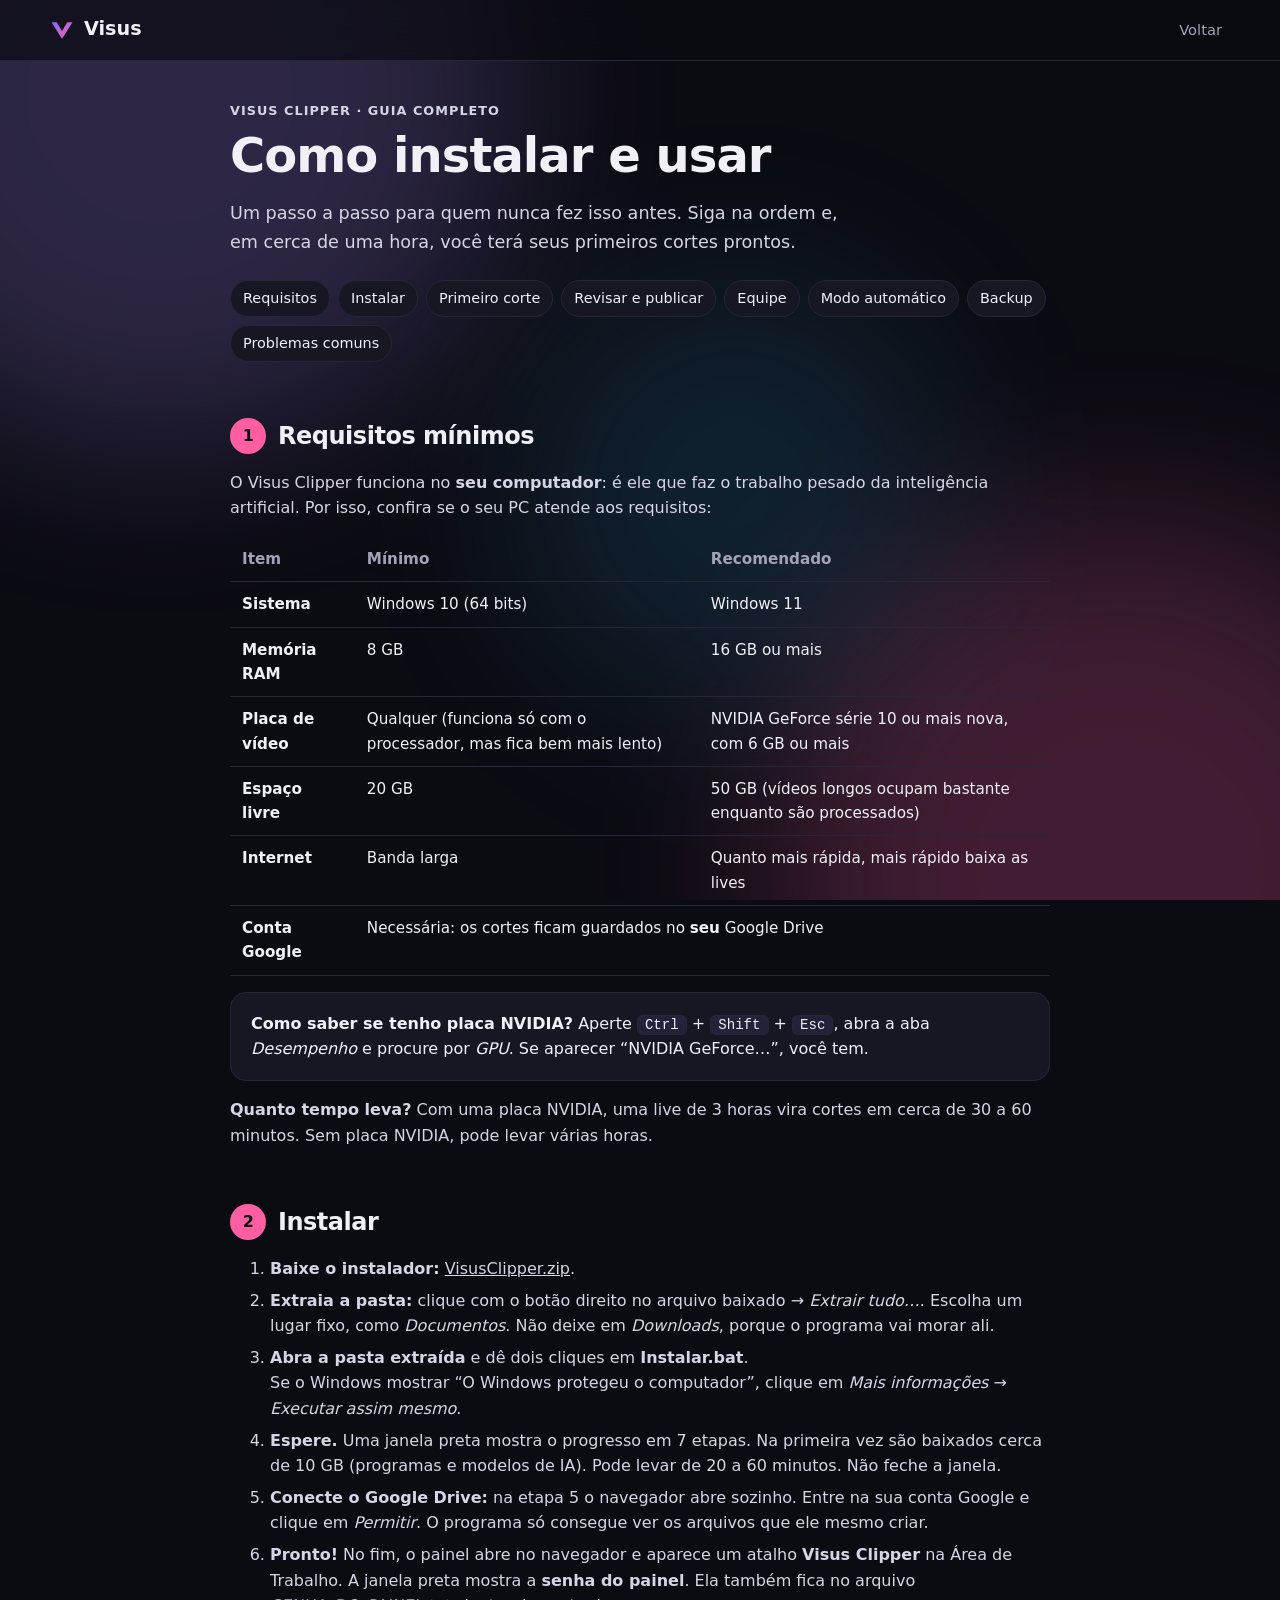
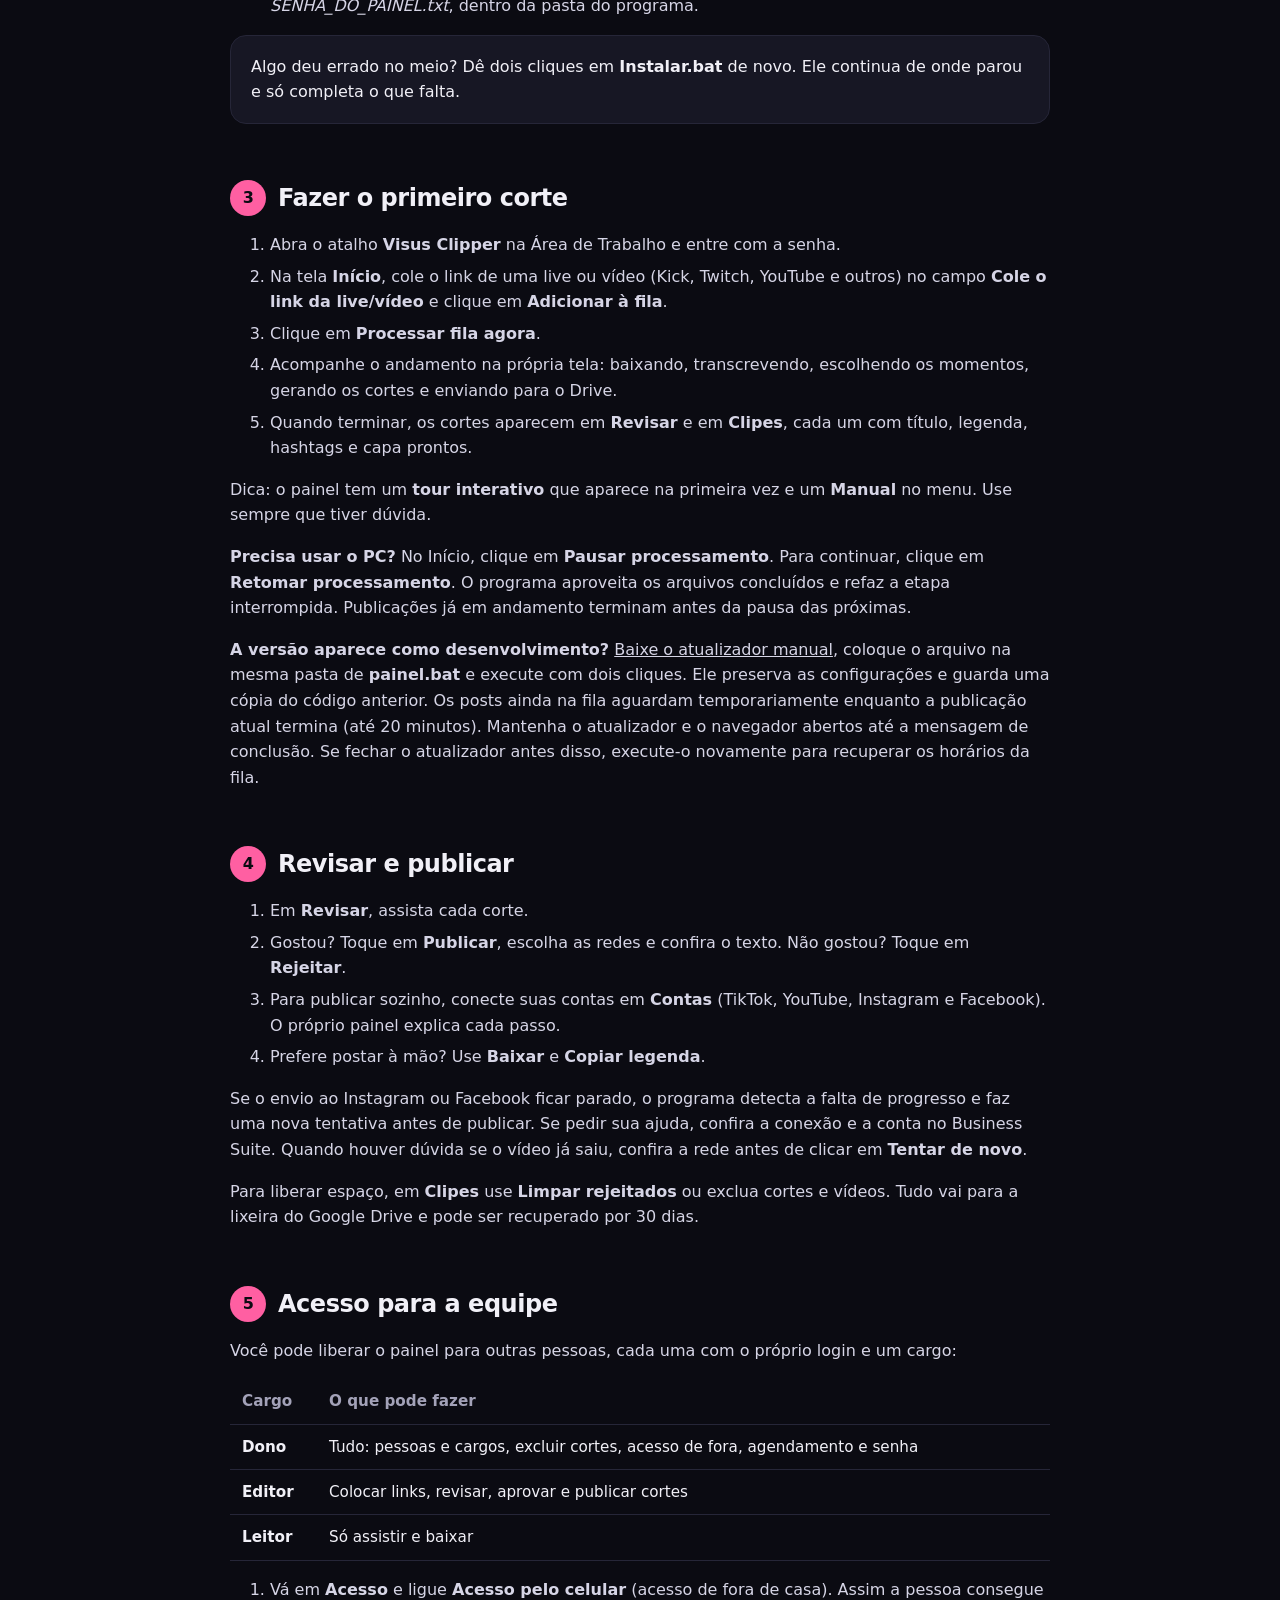
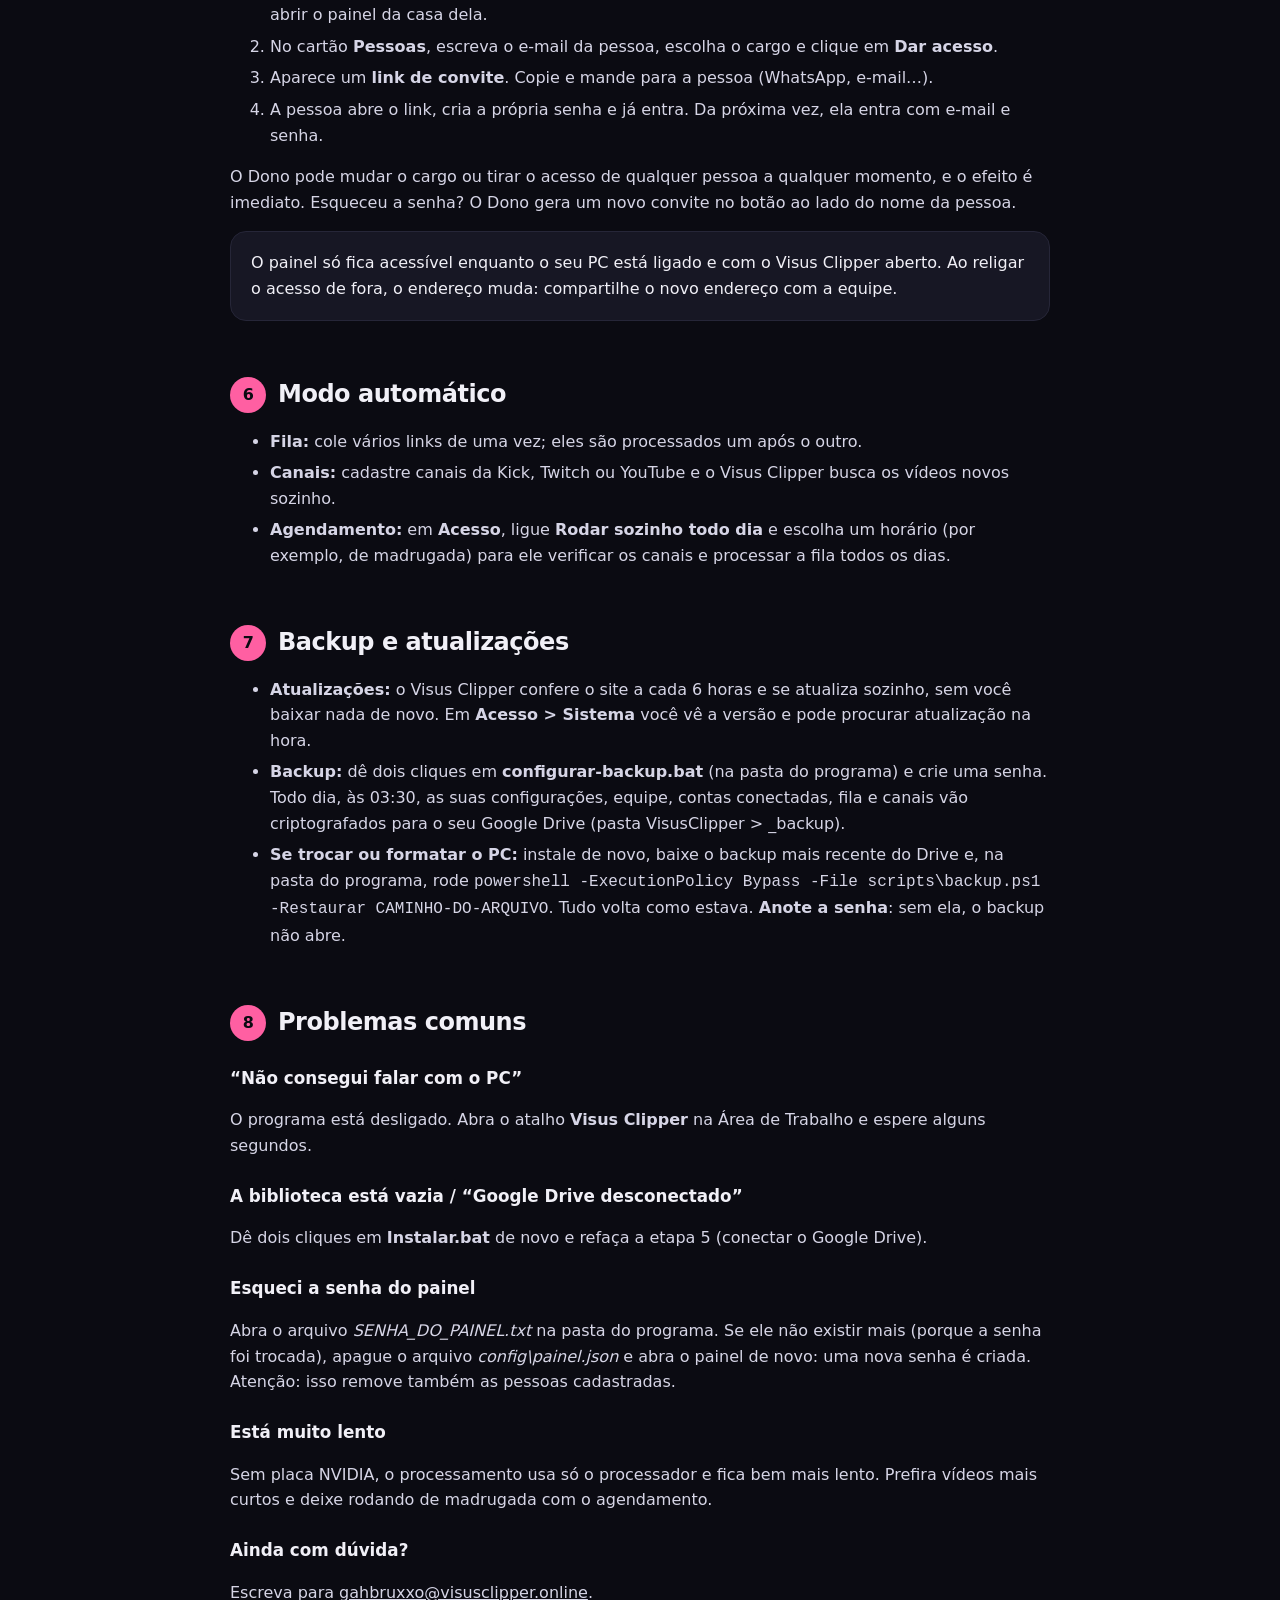
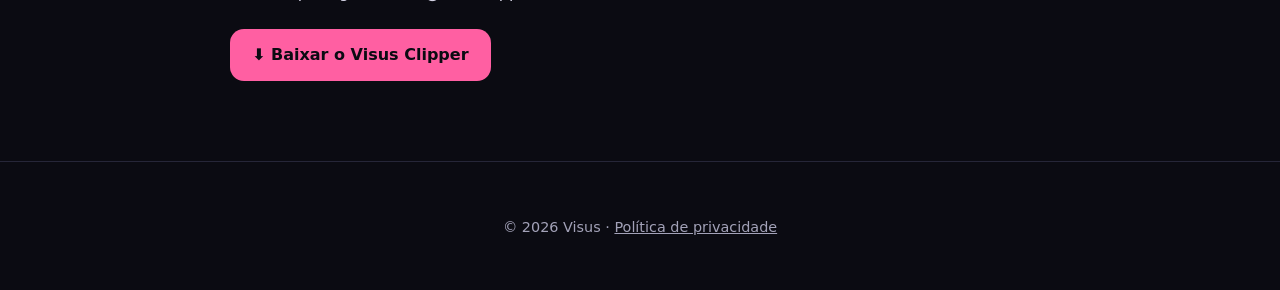
==== commit a46a3cfb: "Publica atualização com espera pela publicação atual" ====
--- a/clipper-guia.html
+++ b/clipper-guia.html
@@ -99,7 +99,7 @@
   <p><strong>A versão aparece como desenvolvimento?</strong>
   <a href="download/Atualizar-Clipper.bat" download>Baixe o atualizador manual</a>,
   coloque o arquivo na mesma pasta de <strong>painel.bat</strong> e execute com dois cliques.
-  Ele preserva as configurações e guarda uma cópia do código anterior. Aguarde a mensagem de conclusão.</p>
+  Ele preserva as configurações e guarda uma cópia do código anterior. Os posts ainda na fila aguardam temporariamente enquanto a publicação atual termina (até 20 minutos). Mantenha o atualizador e o navegador abertos até a mensagem de conclusão. Se fechar o atualizador antes disso, execute-o novamente para recuperar os horários da fila.</p>
 
   <h2 id="publicar"><span class="n">4</span>Revisar e publicar</h2>
   <ol>
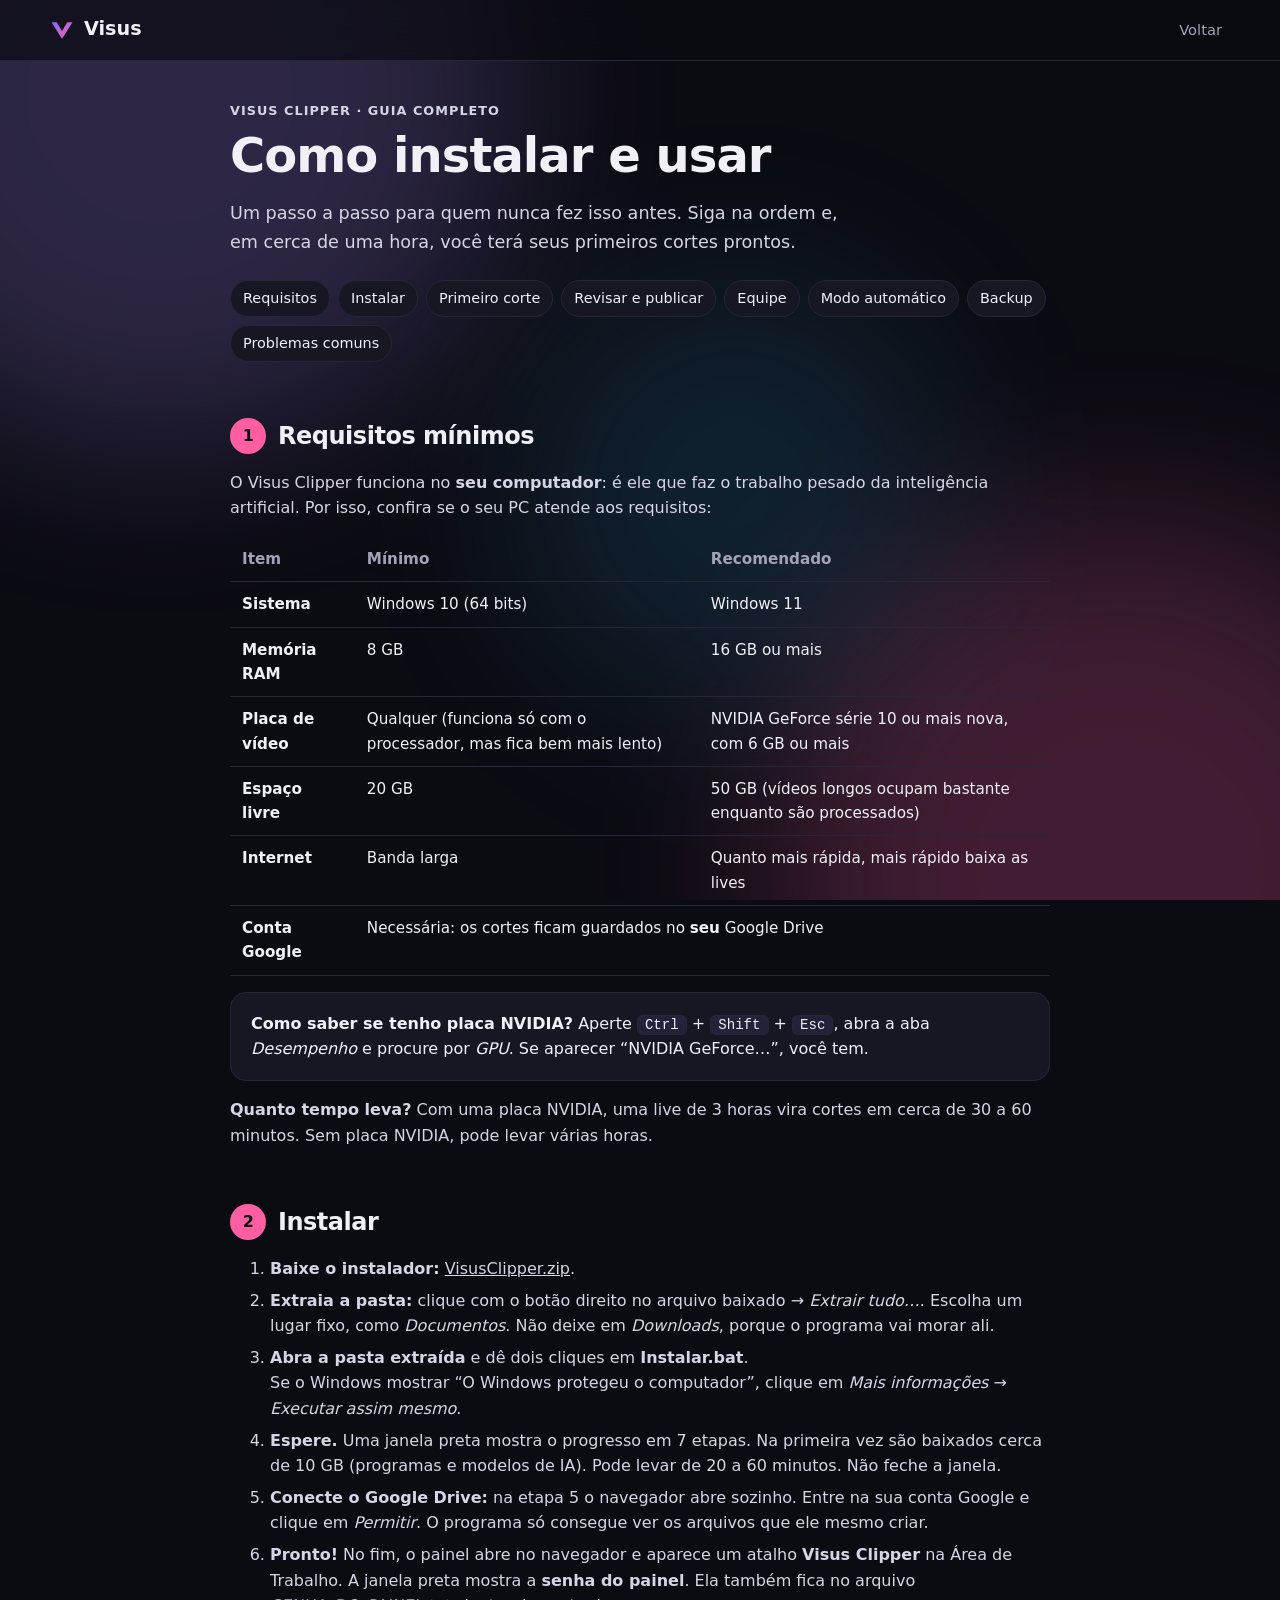
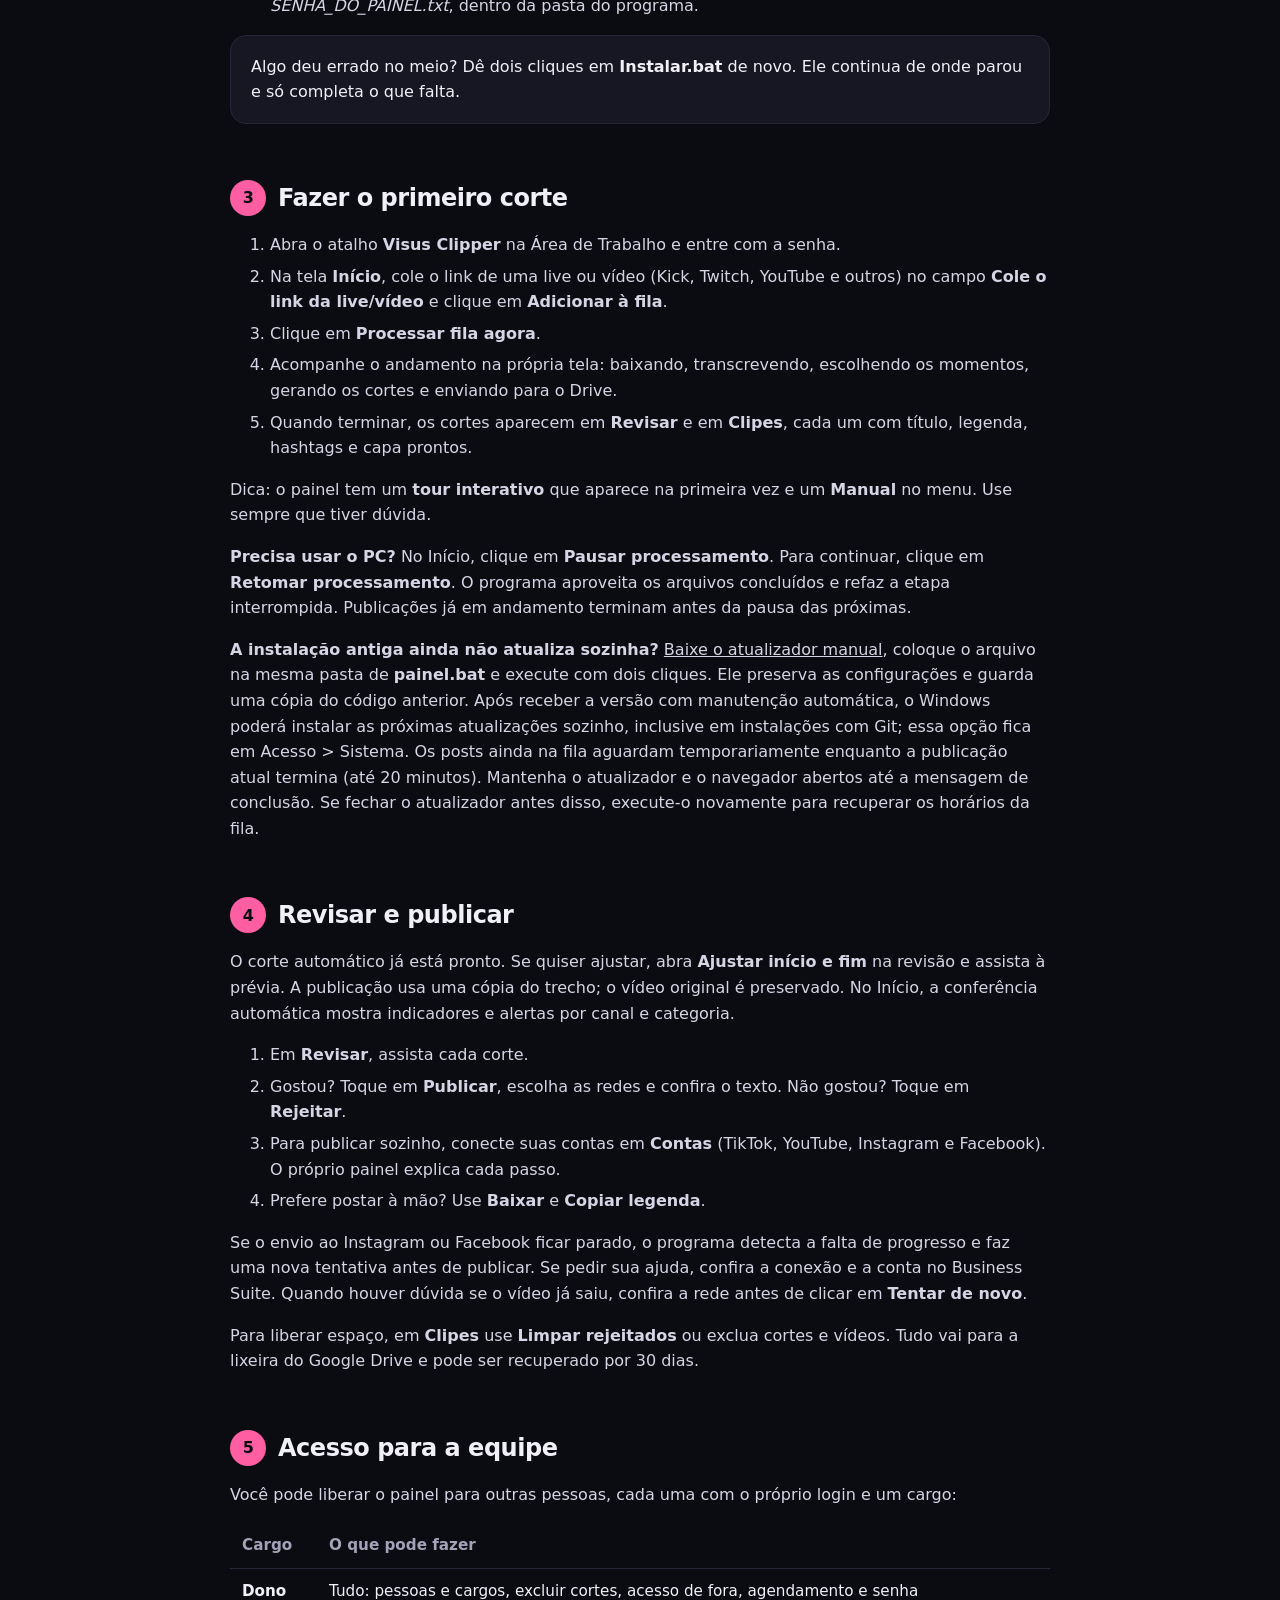
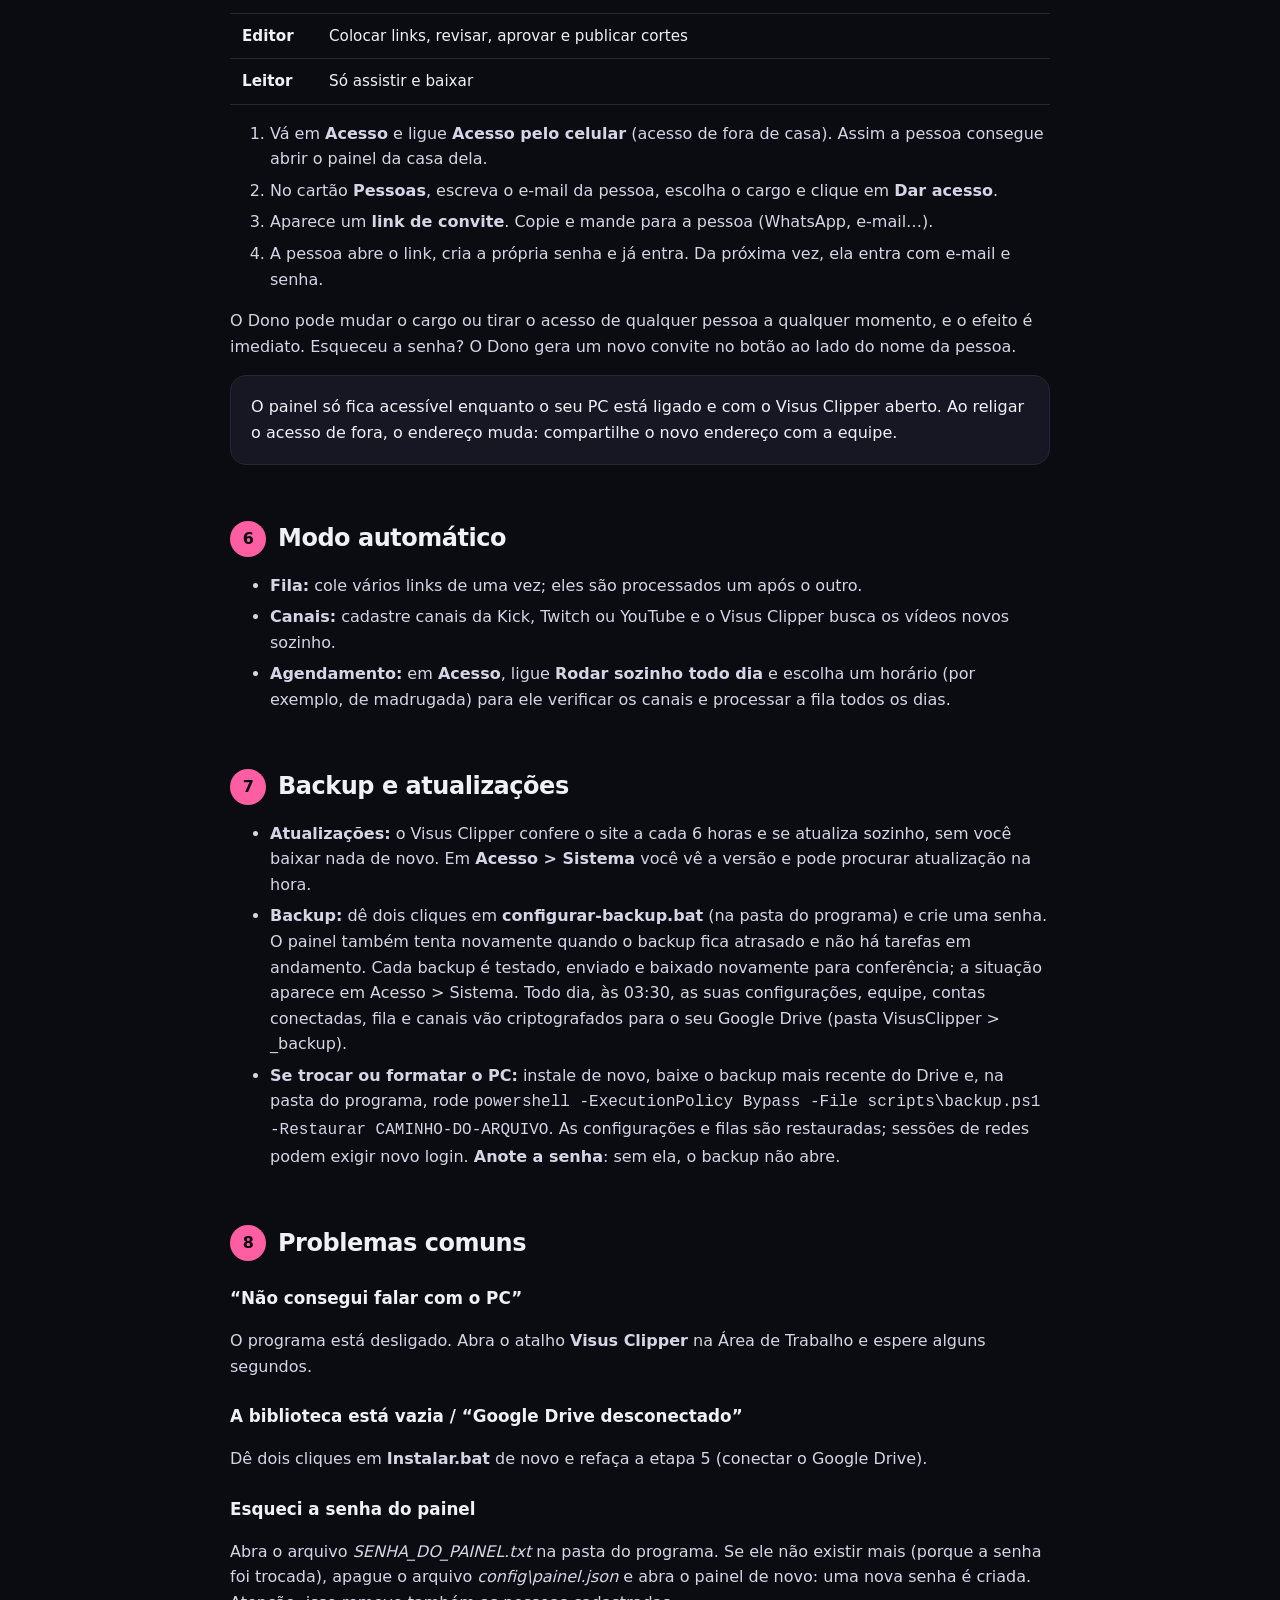
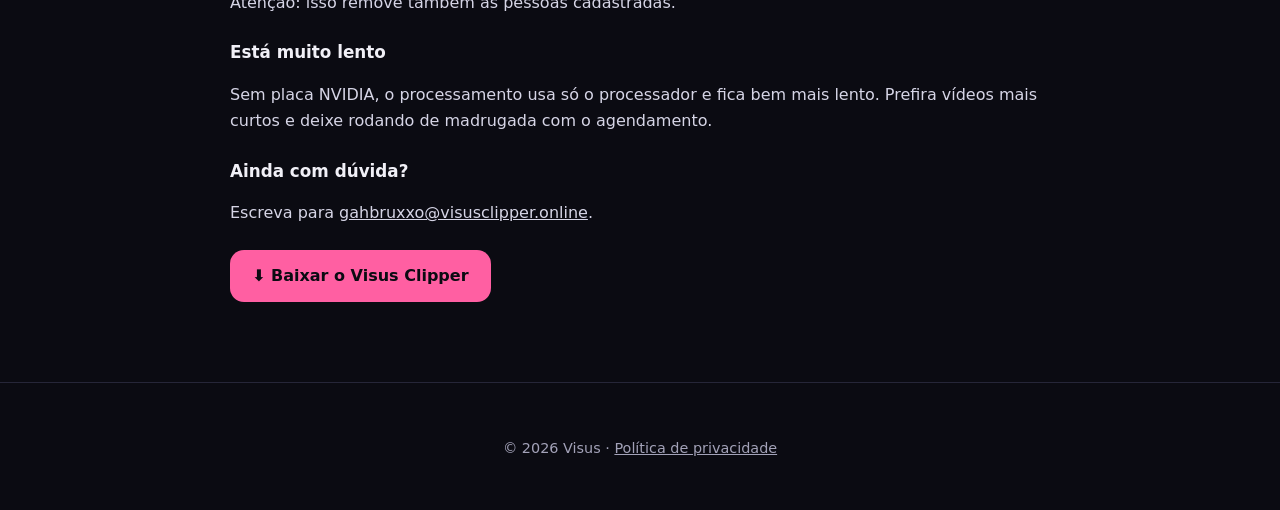
==== commit 05c1afeb: "Publica Clipper 2026.11.22.211818 com manutenção autônoma" ====
--- a/clipper-guia.html
+++ b/clipper-guia.html
@@ -96,12 +96,13 @@
   Para continuar, clique em <strong>Retomar processamento</strong>. O programa aproveita os arquivos
   concluídos e refaz a etapa interrompida. Publicações já em andamento terminam antes da pausa das próximas.</p>
 
-  <p><strong>A versão aparece como desenvolvimento?</strong>
+  <p><strong>A instalação antiga ainda não atualiza sozinha?</strong>
   <a href="download/Atualizar-Clipper.bat" download>Baixe o atualizador manual</a>,
   coloque o arquivo na mesma pasta de <strong>painel.bat</strong> e execute com dois cliques.
-  Ele preserva as configurações e guarda uma cópia do código anterior. Os posts ainda na fila aguardam temporariamente enquanto a publicação atual termina (até 20 minutos). Mantenha o atualizador e o navegador abertos até a mensagem de conclusão. Se fechar o atualizador antes disso, execute-o novamente para recuperar os horários da fila.</p>
+  Ele preserva as configurações e guarda uma cópia do código anterior. Após receber a versão com manutenção automática, o Windows poderá instalar as próximas atualizações sozinho, inclusive em instalações com Git; essa opção fica em Acesso &gt; Sistema. Os posts ainda na fila aguardam temporariamente enquanto a publicação atual termina (até 20 minutos). Mantenha o atualizador e o navegador abertos até a mensagem de conclusão. Se fechar o atualizador antes disso, execute-o novamente para recuperar os horários da fila.</p>
 
   <h2 id="publicar"><span class="n">4</span>Revisar e publicar</h2>
+  <p>O corte automático já está pronto. Se quiser ajustar, abra <strong>Ajustar início e fim</strong> na revisão e assista à prévia. A publicação usa uma cópia do trecho; o vídeo original é preservado. No Início, a conferência automática mostra indicadores e alertas por canal e categoria.</p>
   <ol>
     <li>Em <strong>Revisar</strong>, assista cada corte.</li>
     <li>Gostou? Toque em <strong>Publicar</strong>, escolha as redes e confira o texto. Não gostou? Toque em <strong>Rejeitar</strong>.</li>
@@ -143,8 +144,8 @@
   <h2 id="backup"><span class="n">7</span>Backup e atualizações</h2>
   <ul>
     <li><strong>Atualizações:</strong> o Visus Clipper confere o site a cada 6 horas e se atualiza sozinho, sem você baixar nada de novo. Em <strong>Acesso &gt; Sistema</strong> você vê a versão e pode procurar atualização na hora.</li>
-    <li><strong>Backup:</strong> dê dois cliques em <strong>configurar-backup.bat</strong> (na pasta do programa) e crie uma senha. Todo dia, às 03:30, as suas configurações, equipe, contas conectadas, fila e canais vão criptografados para o seu Google Drive (pasta VisusClipper &gt; _backup).</li>
-    <li><strong>Se trocar ou formatar o PC:</strong> instale de novo, baixe o backup mais recente do Drive e, na pasta do programa, rode <code>powershell -ExecutionPolicy Bypass -File scripts\backup.ps1 -Restaurar CAMINHO-DO-ARQUIVO</code>. Tudo volta como estava. <strong>Anote a senha</strong>: sem ela, o backup não abre.</li>
+    <li><strong>Backup:</strong> dê dois cliques em <strong>configurar-backup.bat</strong> (na pasta do programa) e crie uma senha. O painel também tenta novamente quando o backup fica atrasado e não há tarefas em andamento. Cada backup é testado, enviado e baixado novamente para conferência; a situação aparece em Acesso &gt; Sistema. Todo dia, às 03:30, as suas configurações, equipe, contas conectadas, fila e canais vão criptografados para o seu Google Drive (pasta VisusClipper &gt; _backup).</li>
+    <li><strong>Se trocar ou formatar o PC:</strong> instale de novo, baixe o backup mais recente do Drive e, na pasta do programa, rode <code>powershell -ExecutionPolicy Bypass -File scripts\backup.ps1 -Restaurar CAMINHO-DO-ARQUIVO</code>. As configurações e filas são restauradas; sessões de redes podem exigir novo login. <strong>Anote a senha</strong>: sem ela, o backup não abre.</li>
   </ul>
 
   <h2 id="problemas"><span class="n">8</span>Problemas comuns</h2>
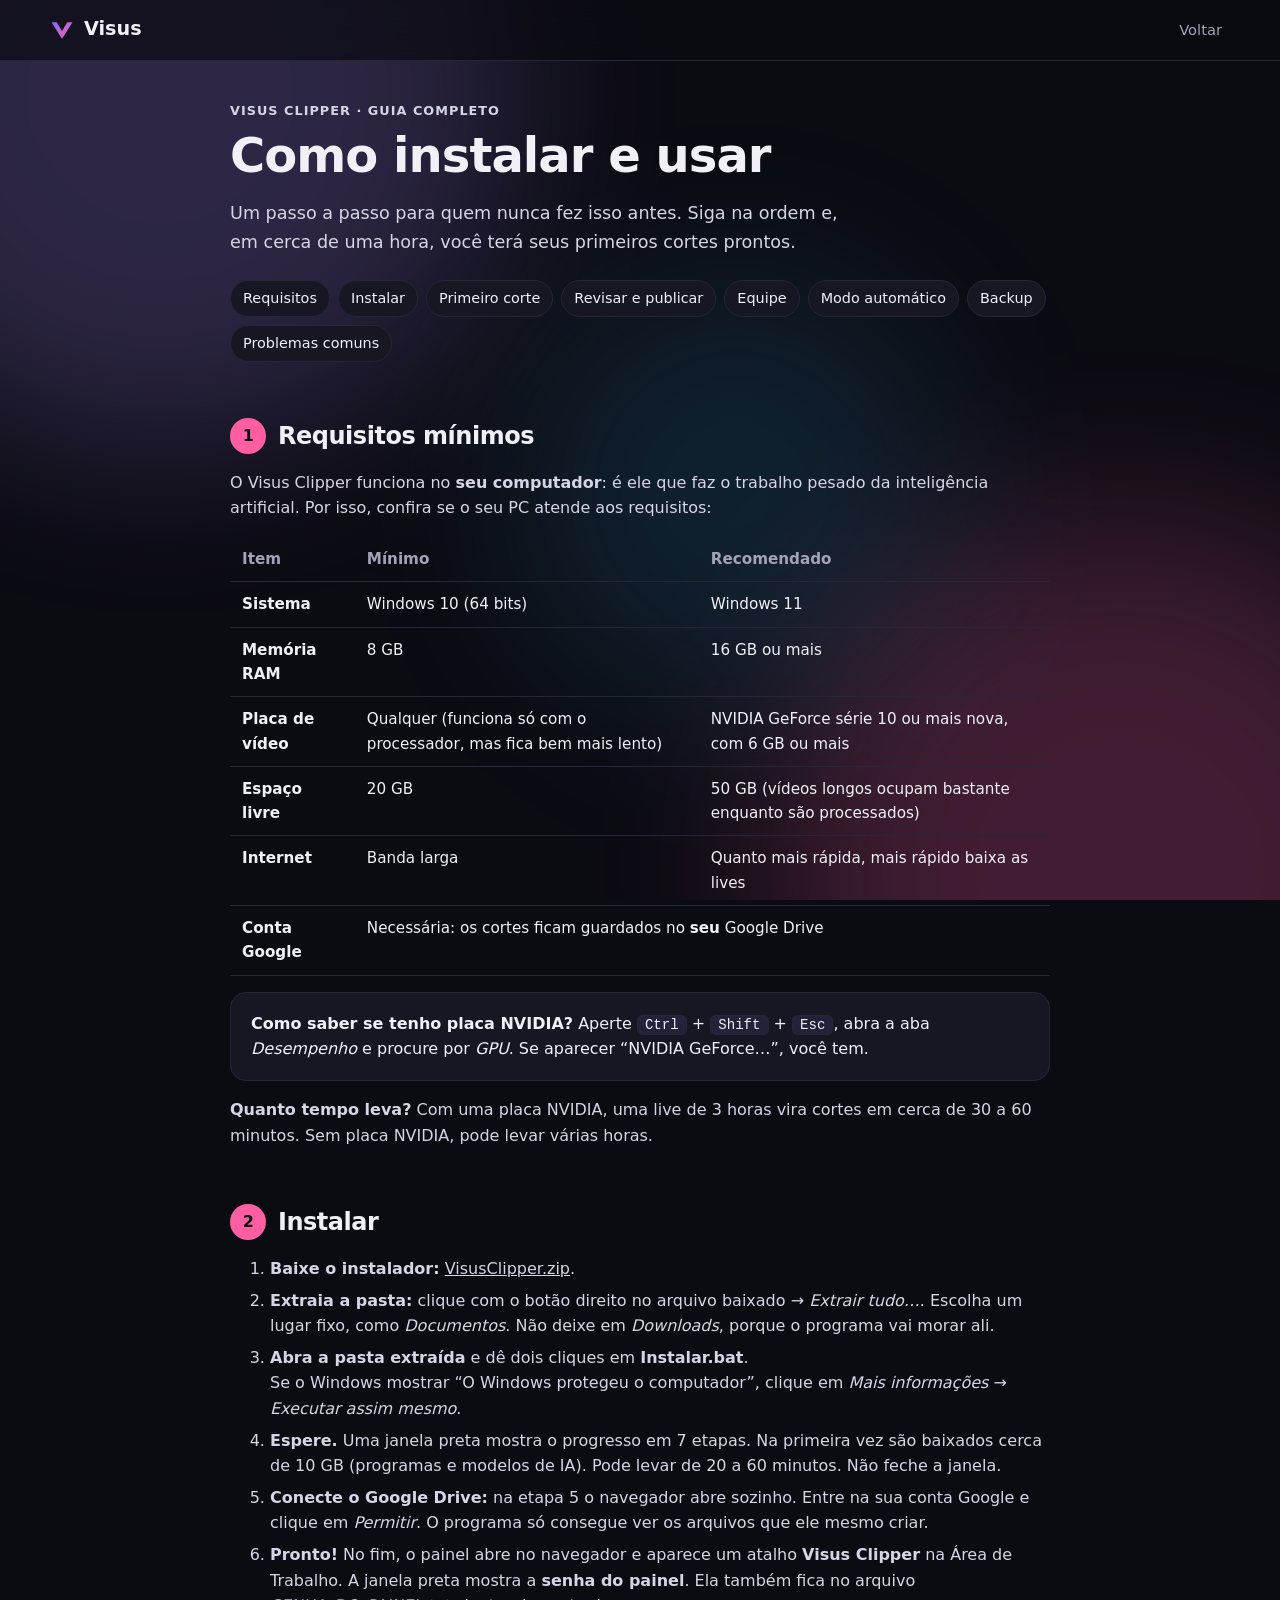
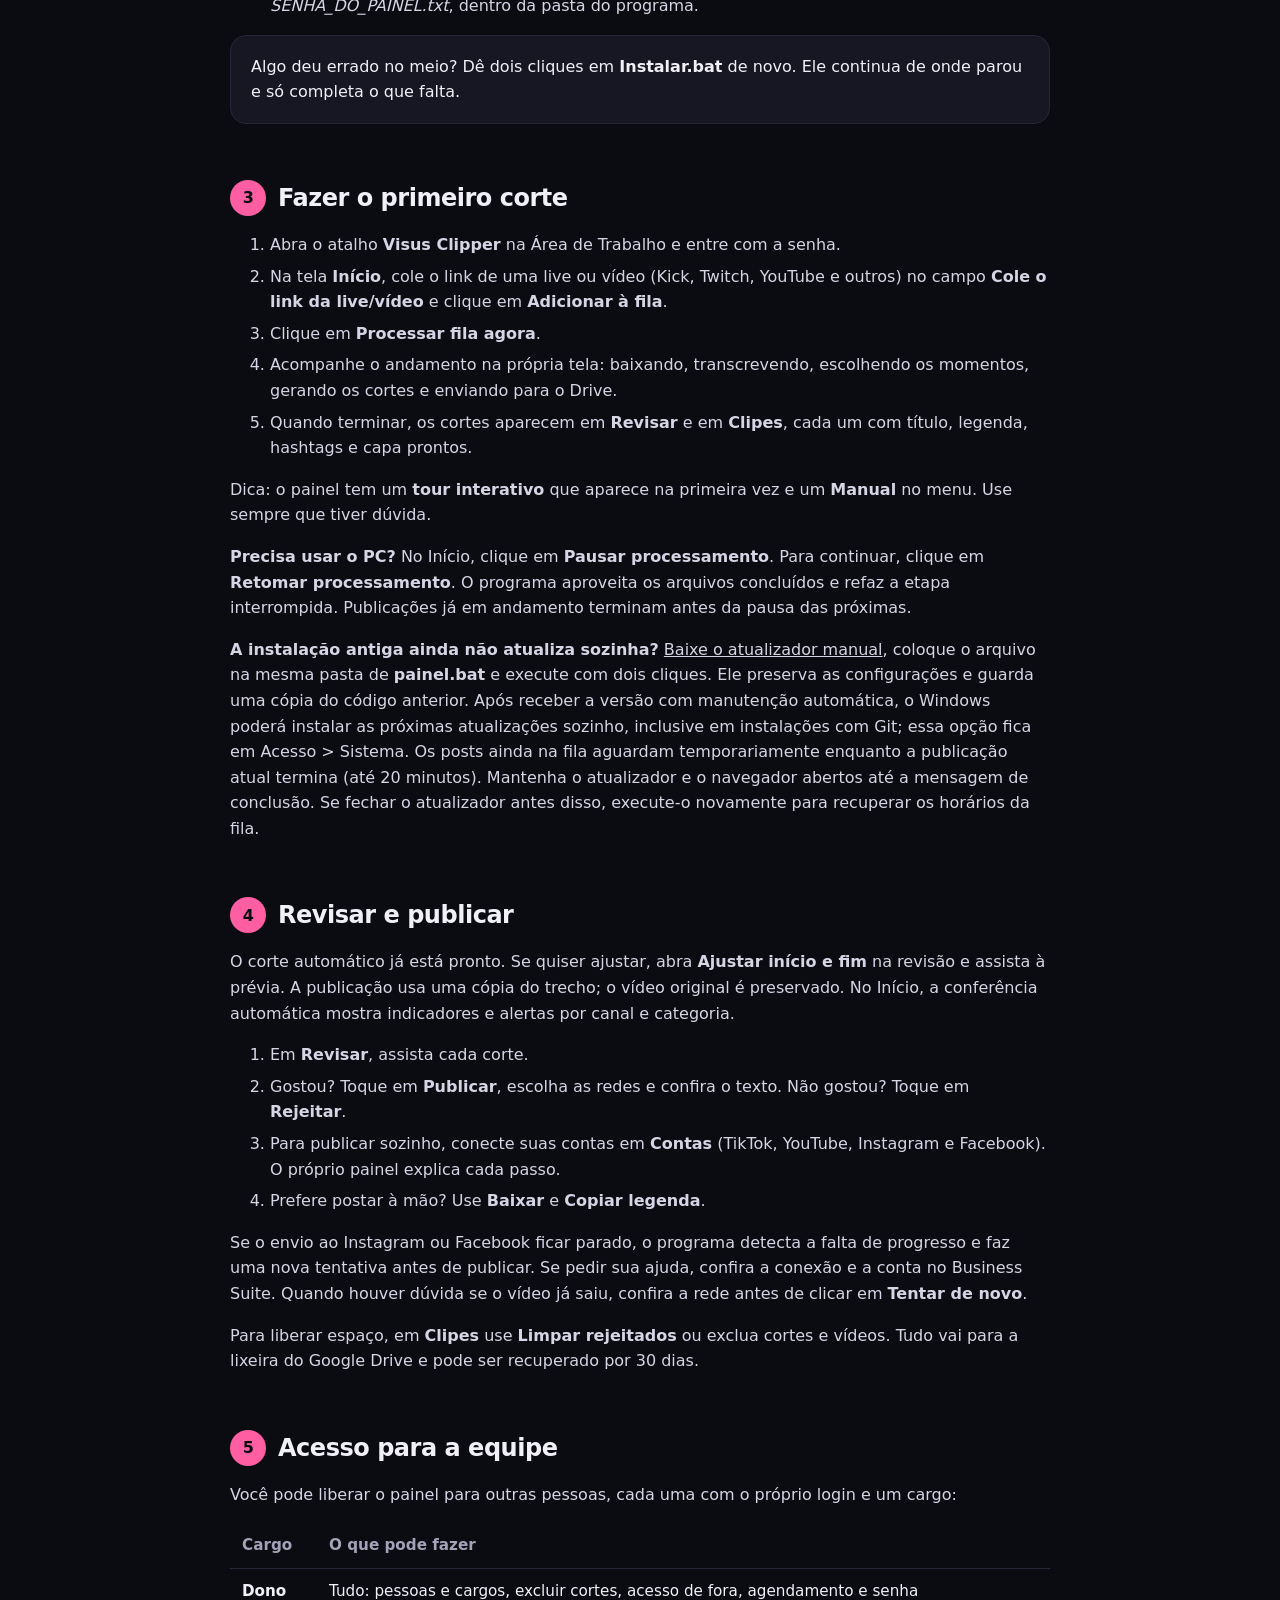
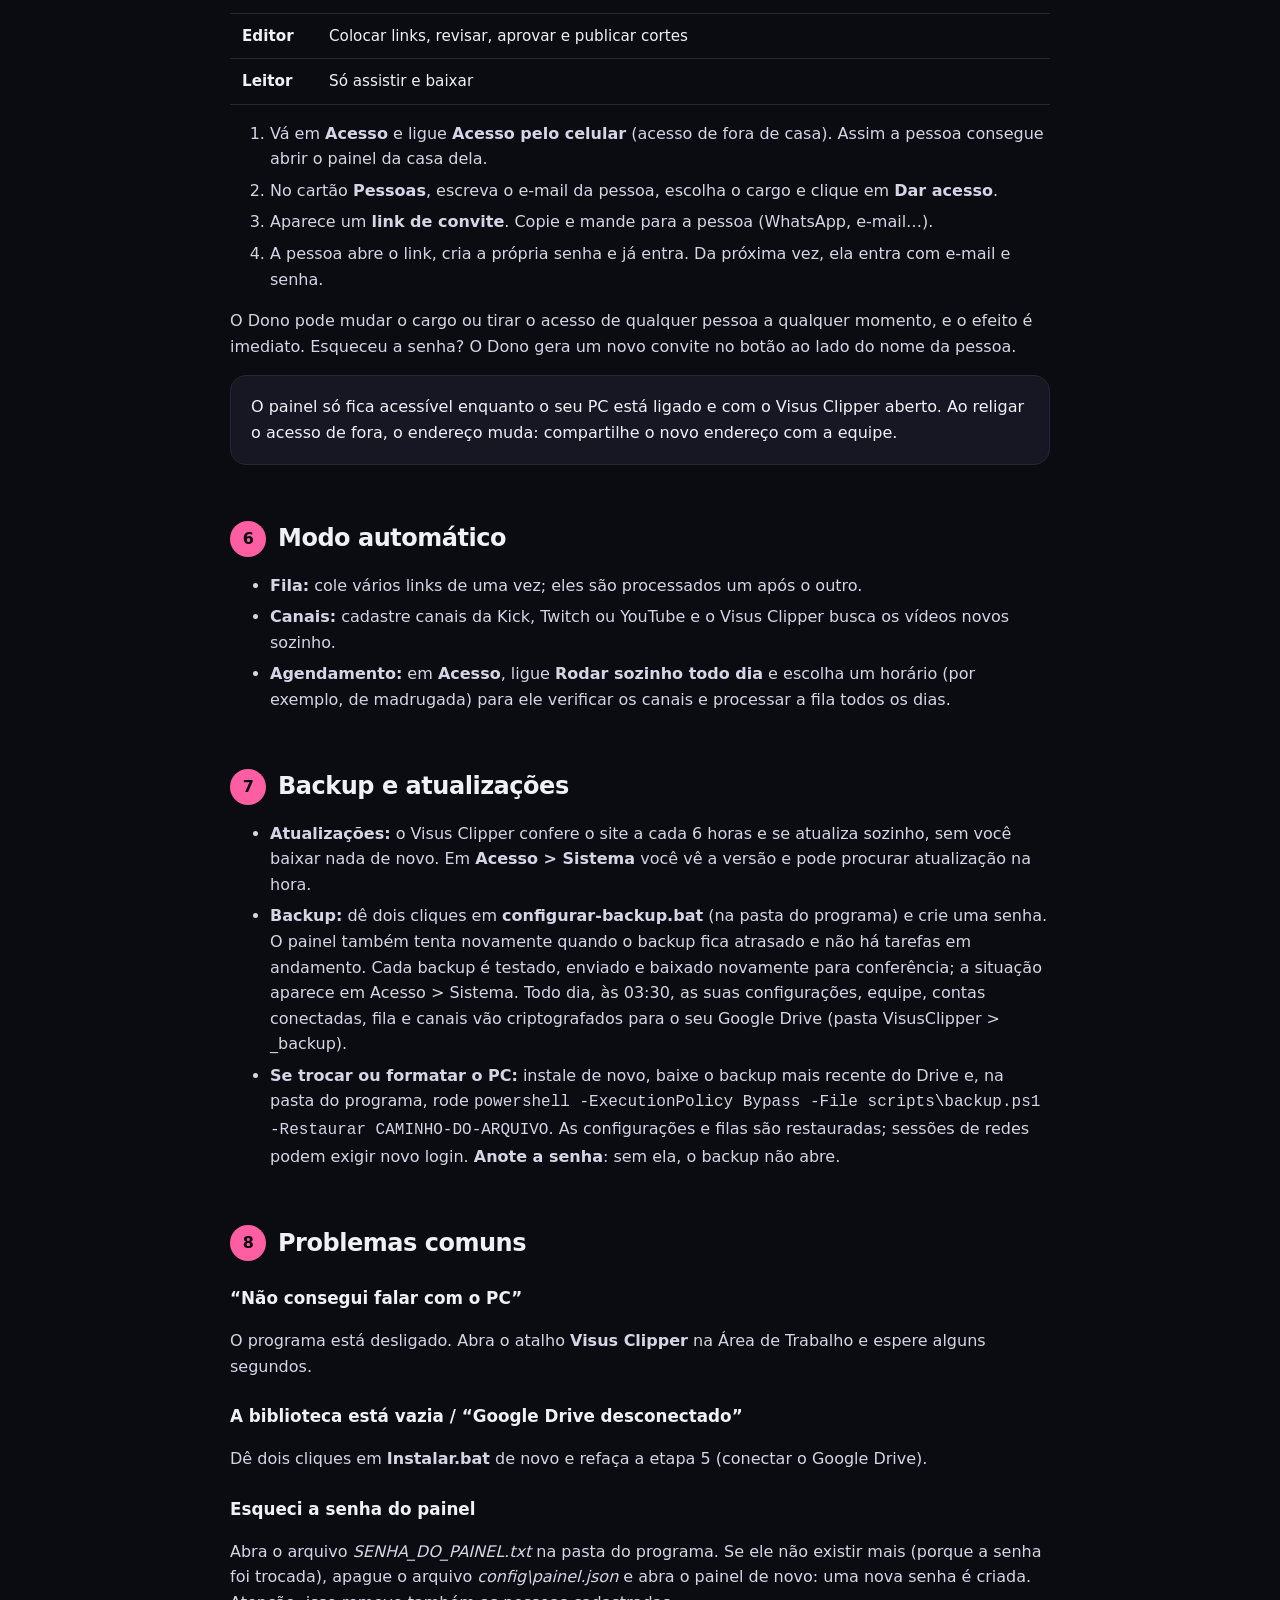
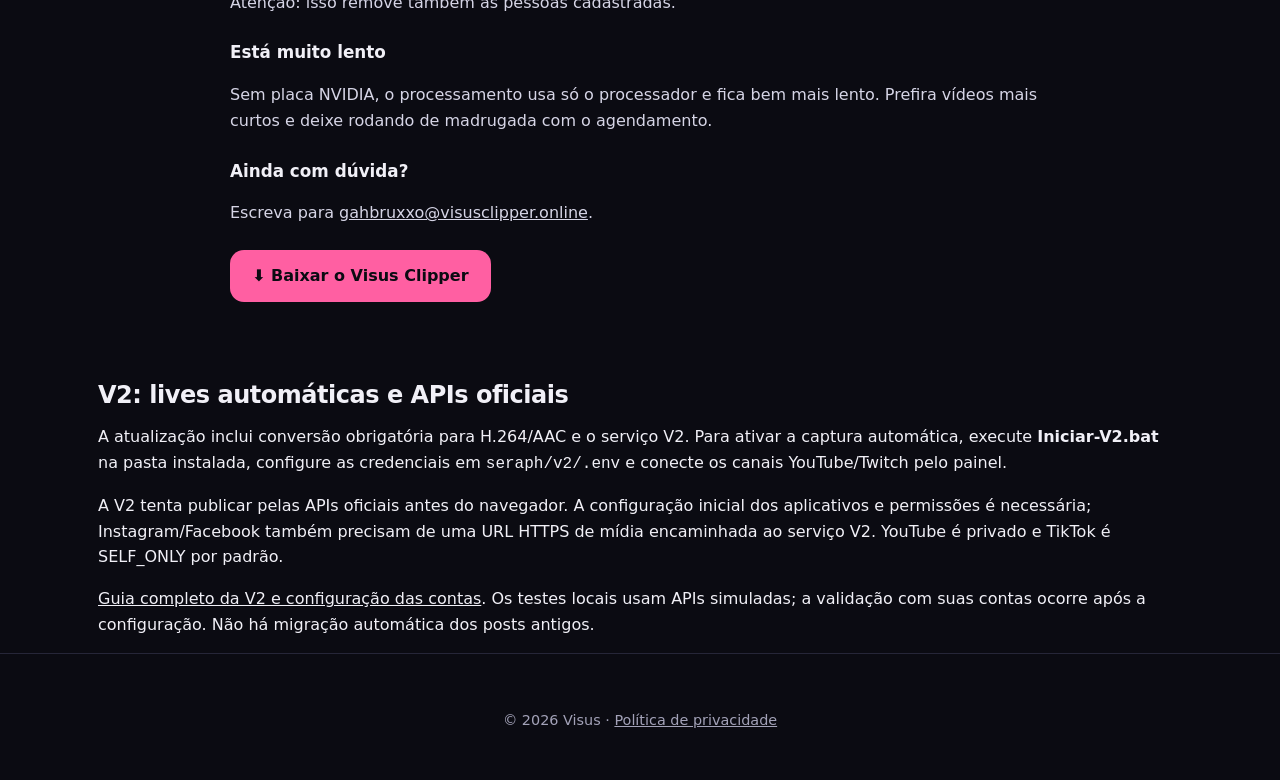
==== commit 6ae25923: "Release H264 upload fix and Node V2 API-first live workflow" ====
--- a/clipper-guia.html
+++ b/clipper-guia.html
@@ -164,6 +164,13 @@
 
   <div class="acoes"><a class="btn" href="download/VisusClipper.zip">⬇ Baixar o Visus Clipper</a></div>
 </article>
+
+<section id="v2">
+<h2>V2: lives automáticas e APIs oficiais</h2>
+<p>A atualização inclui conversão obrigatória para H.264/AAC e o serviço V2. Para ativar a captura automática, execute <strong>Iniciar-V2.bat</strong> na pasta instalada, configure as credenciais em <code>seraph/v2/.env</code> e conecte os canais YouTube/Twitch pelo painel.</p>
+<p>A V2 tenta publicar pelas APIs oficiais antes do navegador. A configuração inicial dos aplicativos e permissões é necessária; Instagram/Facebook também precisam de uma URL HTTPS de mídia encaminhada ao serviço V2. YouTube é privado e TikTok é SELF_ONLY por padrão.</p>
+<p><a href="download/Visus-V2-README.md">Guia completo da V2 e configuração das contas</a>. Os testes locais usam APIs simuladas; a validação com suas contas ocorre após a configuração. Não há migração automática dos posts antigos.</p>
+</section>
 </main>
 <footer class="rodape"><p>© 2026 Visus · <a href="privacidade.html">Política de privacidade</a></p></footer>
 </body>
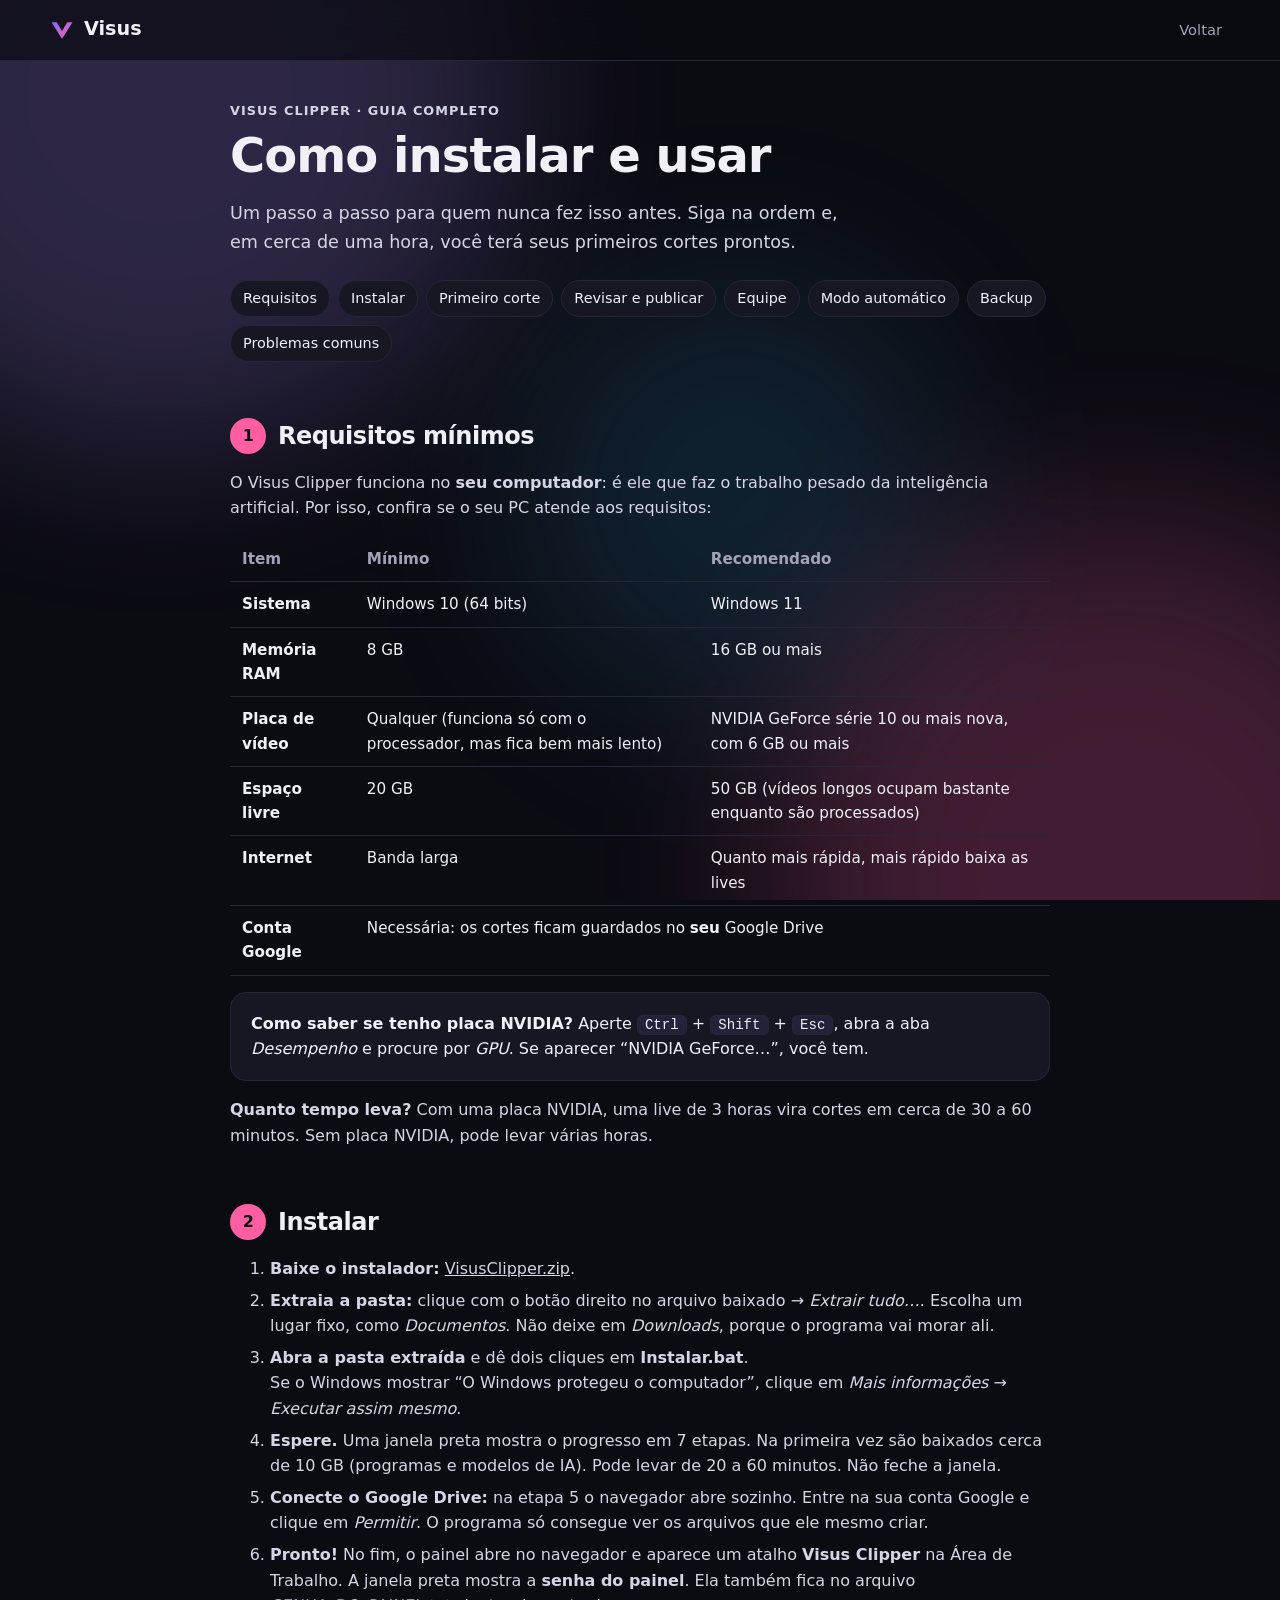
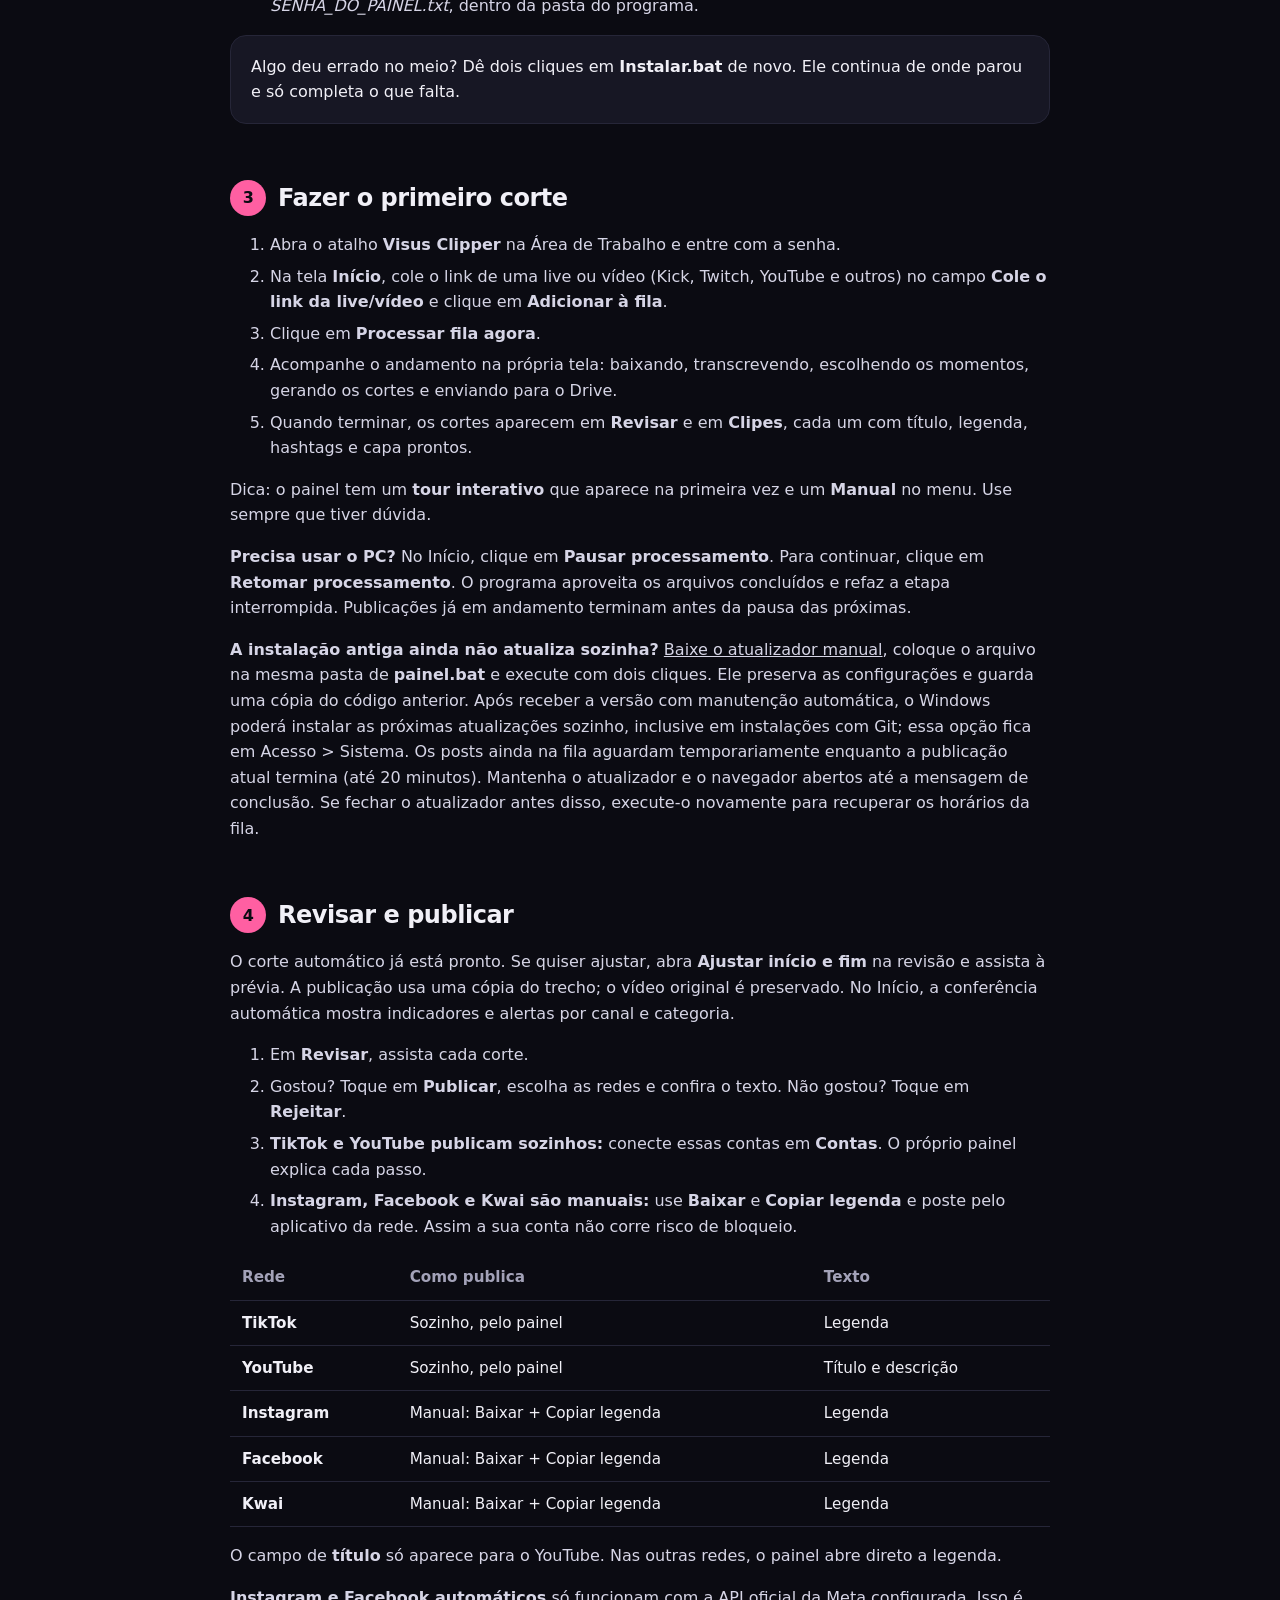
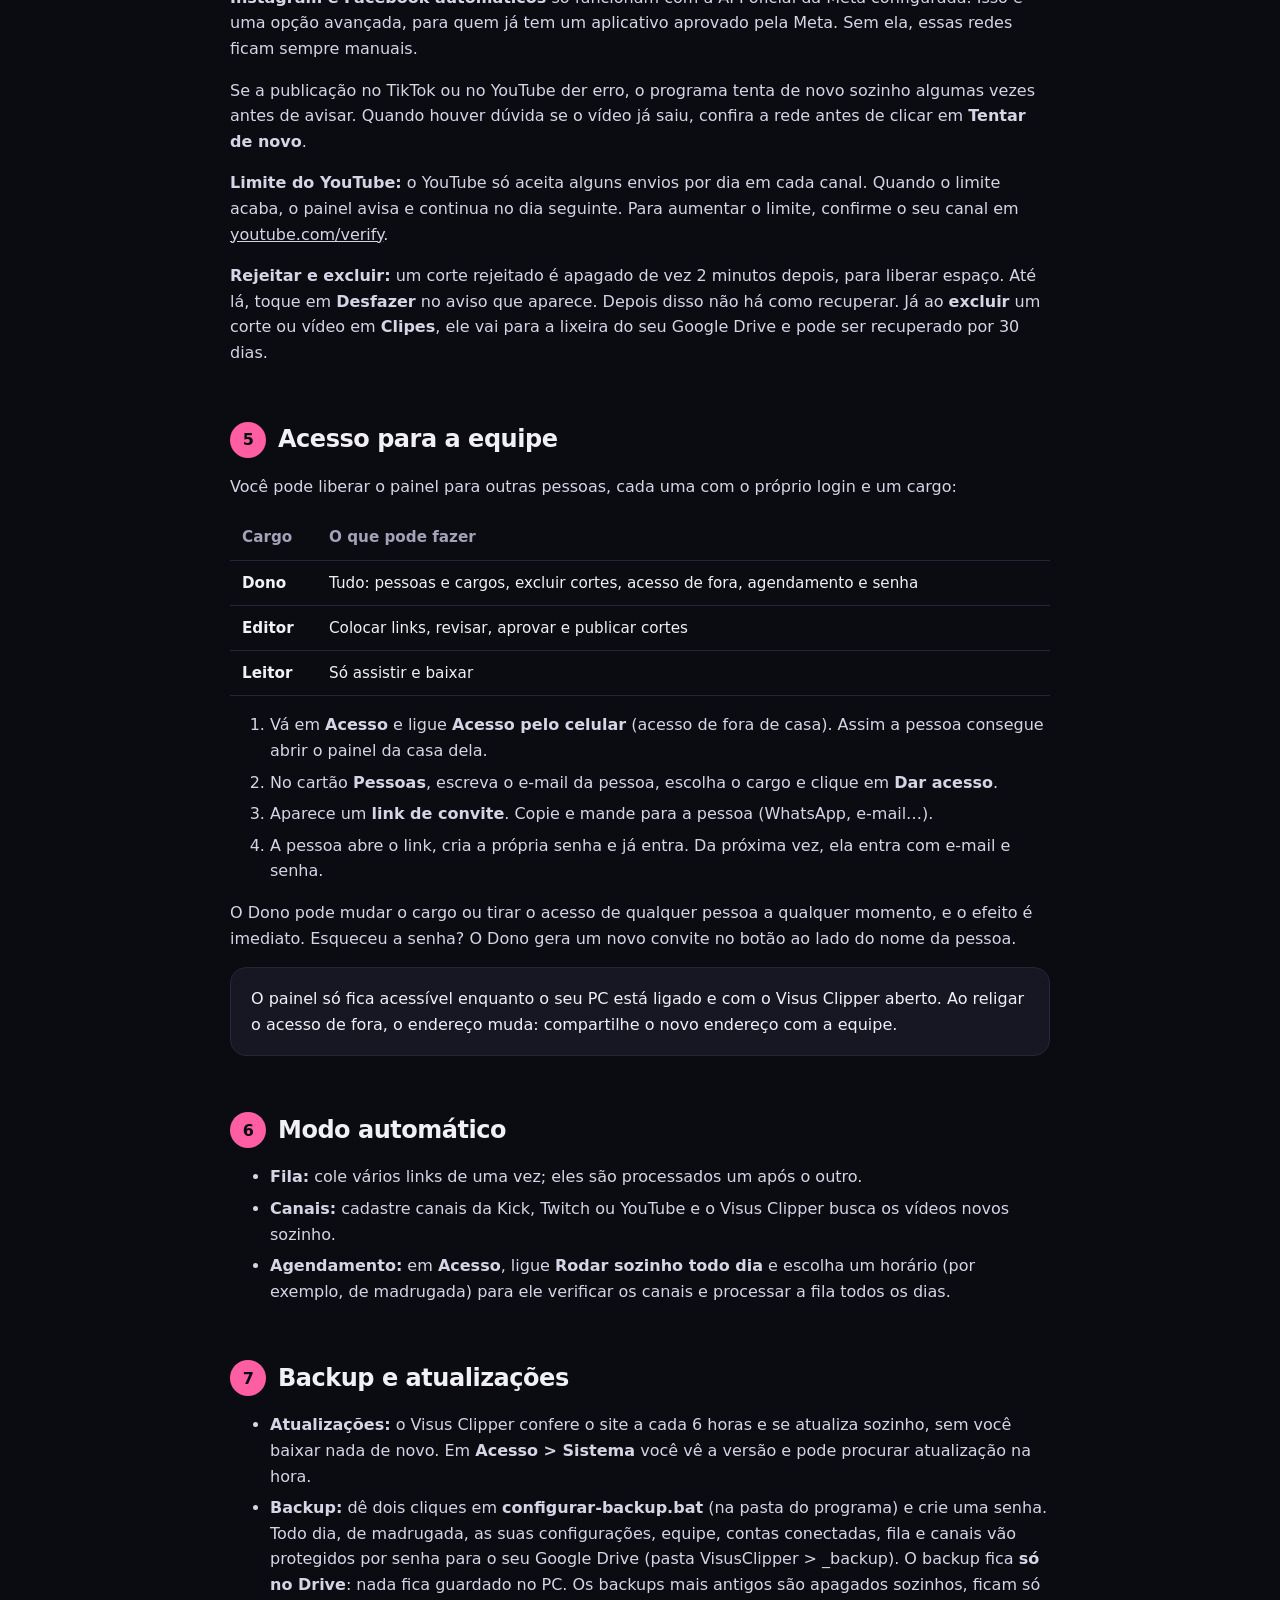
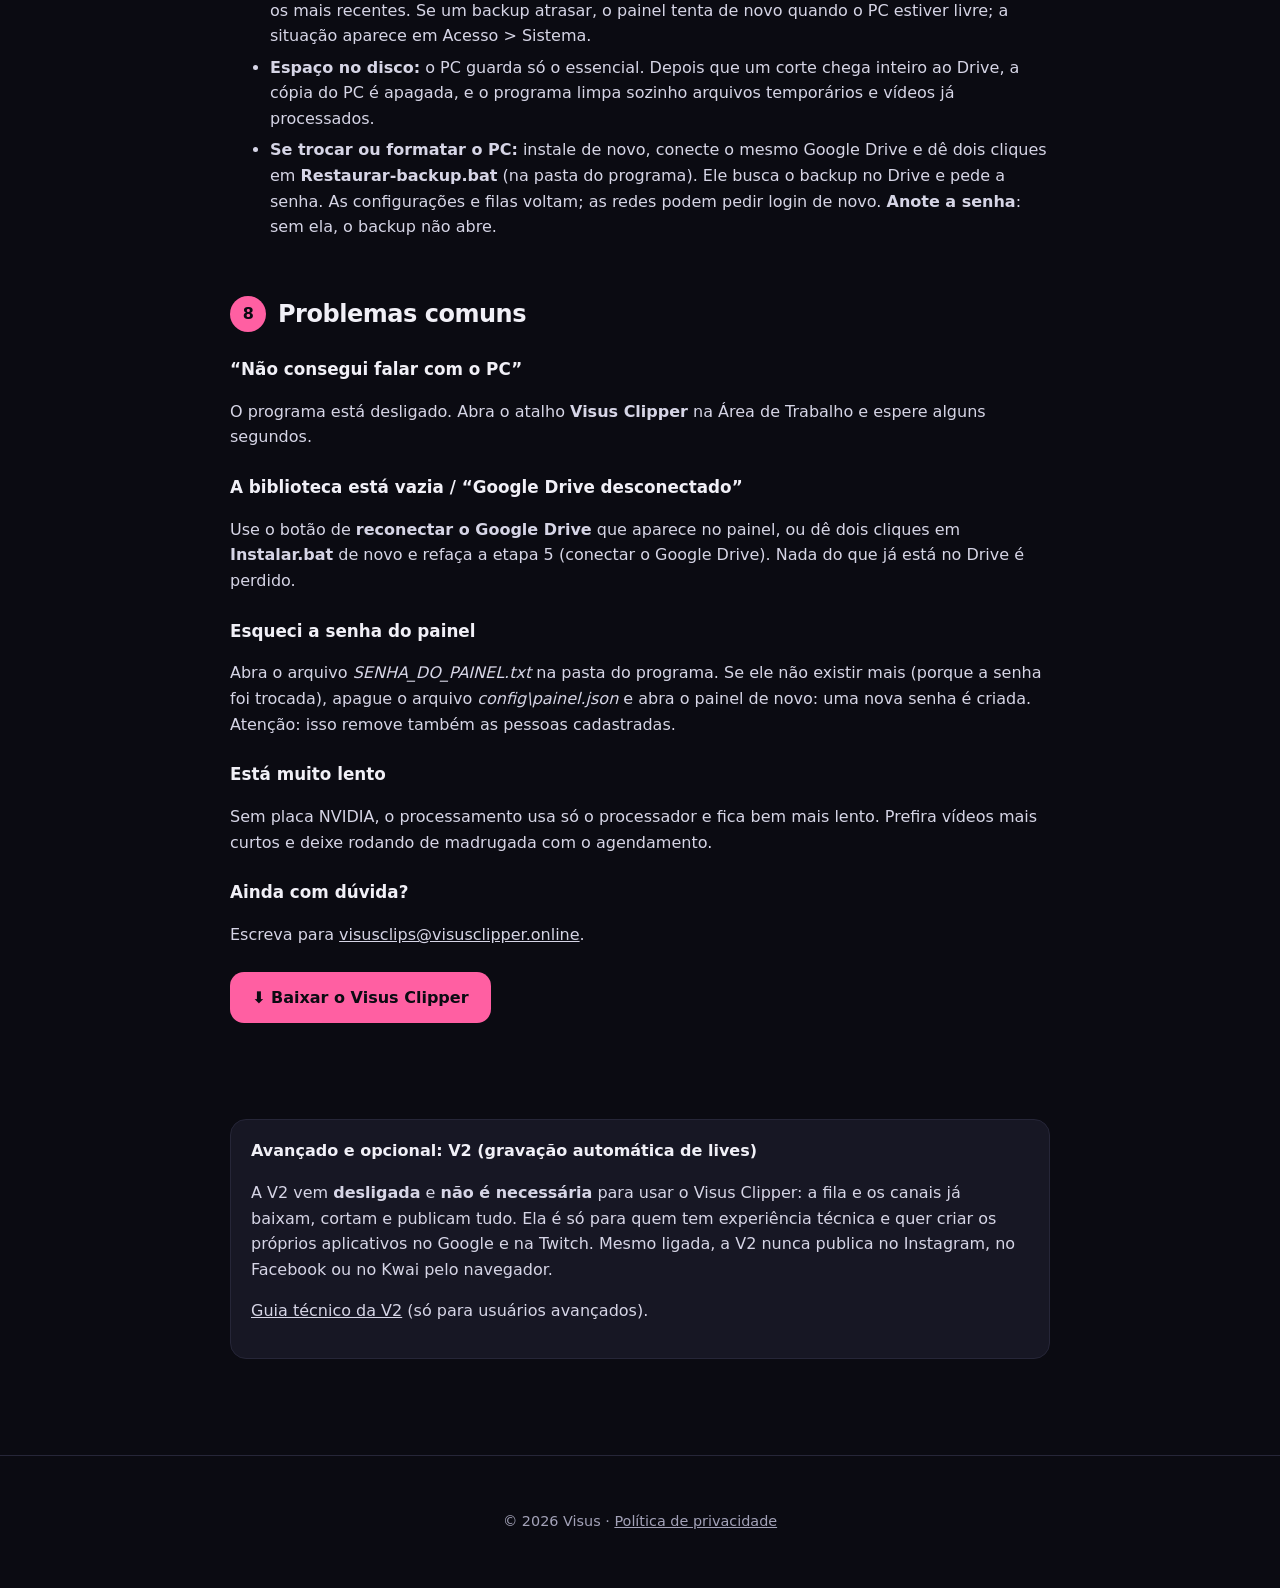
==== commit 25b87941: "Visus Clipper 2026.11.26.122454: revisao geral; textos atualizados (Instagram/Facebook manuais, back" ====
--- a/clipper-guia.html
+++ b/clipper-guia.html
@@ -106,14 +106,29 @@
   <ol>
     <li>Em <strong>Revisar</strong>, assista cada corte.</li>
     <li>Gostou? Toque em <strong>Publicar</strong>, escolha as redes e confira o texto. Não gostou? Toque em <strong>Rejeitar</strong>.</li>
-    <li>Para publicar sozinho, conecte suas contas em <strong>Contas</strong> (TikTok, YouTube, Instagram e Facebook). O próprio painel explica cada passo.</li>
-    <li>Prefere postar à mão? Use <strong>Baixar</strong> e <strong>Copiar legenda</strong>.</li>
+    <li><strong>TikTok e YouTube publicam sozinhos:</strong> conecte essas contas em <strong>Contas</strong>. O próprio painel explica cada passo.</li>
+    <li><strong>Instagram, Facebook e Kwai são manuais:</strong> use <strong>Baixar</strong> e <strong>Copiar legenda</strong> e poste pelo aplicativo da rede. Assim a sua conta não corre risco de bloqueio.</li>
   </ol>
-  <p>Se o envio ao Instagram ou Facebook ficar parado, o programa detecta a falta de progresso e faz
-  uma nova tentativa antes de publicar. Se pedir sua ajuda, confira a conexão e a conta no Business Suite.
-  Quando houver dúvida se o vídeo já saiu, confira a rede antes de clicar em <strong>Tentar de novo</strong>.</p>
-  <p>Para liberar espaço, em <strong>Clipes</strong> use <strong>Limpar rejeitados</strong> ou exclua cortes e vídeos.
-    Tudo vai para a lixeira do Google Drive e pode ser recuperado por 30 dias.</p>
+  <table class="tabela">
+    <tr><th>Rede</th><th>Como publica</th><th>Texto</th></tr>
+    <tr><td>TikTok</td><td>Sozinho, pelo painel</td><td>Legenda</td></tr>
+    <tr><td>YouTube</td><td>Sozinho, pelo painel</td><td>Título e descrição</td></tr>
+    <tr><td>Instagram</td><td>Manual: Baixar + Copiar legenda</td><td>Legenda</td></tr>
+    <tr><td>Facebook</td><td>Manual: Baixar + Copiar legenda</td><td>Legenda</td></tr>
+    <tr><td>Kwai</td><td>Manual: Baixar + Copiar legenda</td><td>Legenda</td></tr>
+  </table>
+  <p>O campo de <strong>título</strong> só aparece para o YouTube. Nas outras redes, o painel abre direto a legenda.</p>
+  <p><strong>Instagram e Facebook automáticos</strong> só funcionam com a API oficial da Meta configurada.
+    Isso é uma opção avançada, para quem já tem um aplicativo aprovado pela Meta. Sem ela, essas redes ficam sempre manuais.</p>
+  <p>Se a publicação no TikTok ou no YouTube der erro, o programa tenta de novo sozinho algumas vezes antes de avisar.
+    Quando houver dúvida se o vídeo já saiu, confira a rede antes de clicar em <strong>Tentar de novo</strong>.</p>
+  <p><strong>Limite do YouTube:</strong> o YouTube só aceita alguns envios por dia em cada canal. Quando o limite acaba,
+    o painel avisa e continua no dia seguinte. Para aumentar o limite, confirme o seu canal em
+    <a href="https://www.youtube.com/verify" target="_blank" rel="noopener">youtube.com/verify</a>.</p>
+  <p><strong>Rejeitar e excluir:</strong> um corte rejeitado é apagado de vez 2 minutos depois, para liberar espaço.
+    Até lá, toque em <strong>Desfazer</strong> no aviso que aparece. Depois disso não há como recuperar.
+    Já ao <strong>excluir</strong> um corte ou vídeo em <strong>Clipes</strong>, ele vai para a lixeira do seu Google Drive
+    e pode ser recuperado por 30 dias.</p>
 
   <h2 id="equipe"><span class="n">5</span>Acesso para a equipe</h2>
   <p>Você pode liberar o painel para outras pessoas, cada uma com o próprio login e um cargo:</p>
@@ -144,15 +159,17 @@
   <h2 id="backup"><span class="n">7</span>Backup e atualizações</h2>
   <ul>
     <li><strong>Atualizações:</strong> o Visus Clipper confere o site a cada 6 horas e se atualiza sozinho, sem você baixar nada de novo. Em <strong>Acesso &gt; Sistema</strong> você vê a versão e pode procurar atualização na hora.</li>
-    <li><strong>Backup:</strong> dê dois cliques em <strong>configurar-backup.bat</strong> (na pasta do programa) e crie uma senha. O painel também tenta novamente quando o backup fica atrasado e não há tarefas em andamento. Cada backup é testado, enviado e baixado novamente para conferência; a situação aparece em Acesso &gt; Sistema. Todo dia, às 03:30, as suas configurações, equipe, contas conectadas, fila e canais vão criptografados para o seu Google Drive (pasta VisusClipper &gt; _backup).</li>
-    <li><strong>Se trocar ou formatar o PC:</strong> instale de novo, baixe o backup mais recente do Drive e, na pasta do programa, rode <code>powershell -ExecutionPolicy Bypass -File scripts\backup.ps1 -Restaurar CAMINHO-DO-ARQUIVO</code>. As configurações e filas são restauradas; sessões de redes podem exigir novo login. <strong>Anote a senha</strong>: sem ela, o backup não abre.</li>
+    <li><strong>Backup:</strong> dê dois cliques em <strong>configurar-backup.bat</strong> (na pasta do programa) e crie uma senha. Todo dia, de madrugada, as suas configurações, equipe, contas conectadas, fila e canais vão protegidos por senha para o seu Google Drive (pasta VisusClipper &gt; _backup). O backup fica <strong>só no Drive</strong>: nada fica guardado no PC. Os backups mais antigos são apagados sozinhos, ficam só os mais recentes. Se um backup atrasar, o painel tenta de novo quando o PC estiver livre; a situação aparece em Acesso &gt; Sistema.</li>
+    <li><strong>Espaço no disco:</strong> o PC guarda só o essencial. Depois que um corte chega inteiro ao Drive, a cópia do PC é apagada, e o programa limpa sozinho arquivos temporários e vídeos já processados.</li>
+    <li><strong>Se trocar ou formatar o PC:</strong> instale de novo, conecte o mesmo Google Drive e dê dois cliques em <strong>Restaurar-backup.bat</strong> (na pasta do programa). Ele busca o backup no Drive e pede a senha. As configurações e filas voltam; as redes podem pedir login de novo. <strong>Anote a senha</strong>: sem ela, o backup não abre.</li>
   </ul>
 
   <h2 id="problemas"><span class="n">8</span>Problemas comuns</h2>
   <h3>“Não consegui falar com o PC”</h3>
   <p>O programa está desligado. Abra o atalho <strong>Visus Clipper</strong> na Área de Trabalho e espere alguns segundos.</p>
   <h3>A biblioteca está vazia / “Google Drive desconectado”</h3>
-  <p>Dê dois cliques em <strong>Instalar.bat</strong> de novo e refaça a etapa 5 (conectar o Google Drive).</p>
+  <p>Use o botão de <strong>reconectar o Google Drive</strong> que aparece no painel, ou dê dois cliques em
+    <strong>Instalar.bat</strong> de novo e refaça a etapa 5 (conectar o Google Drive). Nada do que já está no Drive é perdido.</p>
   <h3>Esqueci a senha do painel</h3>
   <p>Abra o arquivo <em>SENHA_DO_PAINEL.txt</em> na pasta do programa. Se ele não existir mais (porque a senha foi trocada),
     apague o arquivo <em>config\painel.json</em> e abra o painel de novo: uma nova senha é criada. Atenção: isso
@@ -160,16 +177,19 @@
   <h3>Está muito lento</h3>
   <p>Sem placa NVIDIA, o processamento usa só o processador e fica bem mais lento. Prefira vídeos mais curtos e deixe rodando de madrugada com o agendamento.</p>
   <h3>Ainda com dúvida?</h3>
-  <p>Escreva para <a href="mailto:gahbruxxo@visusclipper.online">gahbruxxo@visusclipper.online</a>.</p>
+  <p>Escreva para <a href="mailto:visusclips@visusclipper.online">visusclips@visusclipper.online</a>.</p>
 
   <div class="acoes"><a class="btn" href="download/VisusClipper.zip">⬇ Baixar o Visus Clipper</a></div>
 </article>
 
-<section id="v2">
-<h2>V2: lives automáticas e APIs oficiais</h2>
-<p>A atualização inclui conversão obrigatória para H.264/AAC e o serviço V2. Para ativar a captura automática, execute <strong>Iniciar-V2.bat</strong> na pasta instalada, configure as credenciais em <code>seraph/v2/.env</code> e conecte os canais YouTube/Twitch pelo painel.</p>
-<p>A V2 tenta publicar pelas APIs oficiais antes do navegador. A configuração inicial dos aplicativos e permissões é necessária; Instagram/Facebook também precisam de uma URL HTTPS de mídia encaminhada ao serviço V2. YouTube é privado e TikTok é SELF_ONLY por padrão.</p>
-<p><a href="download/Visus-V2-README.md">Guia completo da V2 e configuração das contas</a>. Os testes locais usam APIs simuladas; a validação com suas contas ocorre após a configuração. Não há migração automática dos posts antigos.</p>
+<section id="v2" class="guia" style="padding-top:0">
+<div class="card">
+<strong>Avançado e opcional: V2 (gravação automática de lives)</strong>
+<p>A V2 vem <strong>desligada</strong> e <strong>não é necessária</strong> para usar o Visus Clipper: a fila e os canais
+  já baixam, cortam e publicam tudo. Ela é só para quem tem experiência técnica e quer criar os próprios aplicativos
+  no Google e na Twitch. Mesmo ligada, a V2 nunca publica no Instagram, no Facebook ou no Kwai pelo navegador.</p>
+<p><a href="download/Visus-V2-README.md">Guia técnico da V2</a> (só para usuários avançados).</p>
+</div>
 </section>
 </main>
 <footer class="rodape"><p>© 2026 Visus · <a href="privacidade.html">Política de privacidade</a></p></footer>
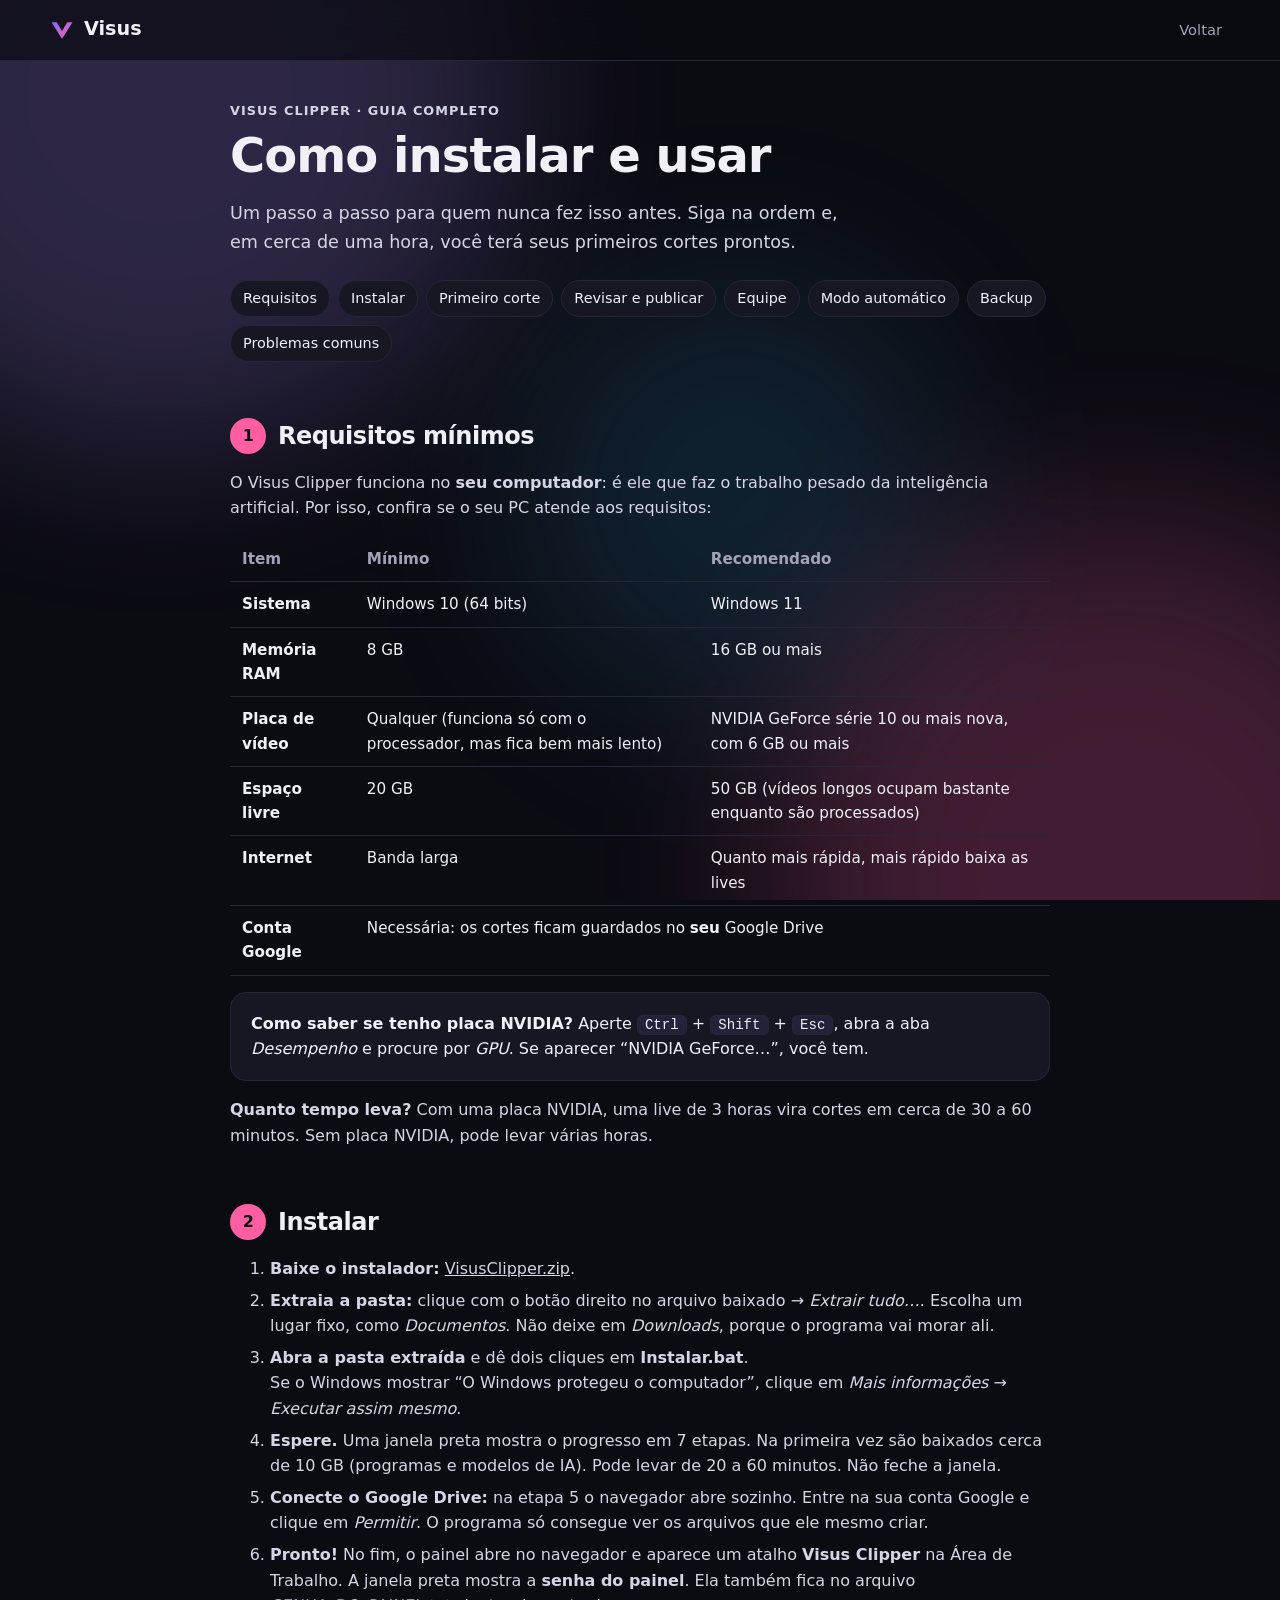
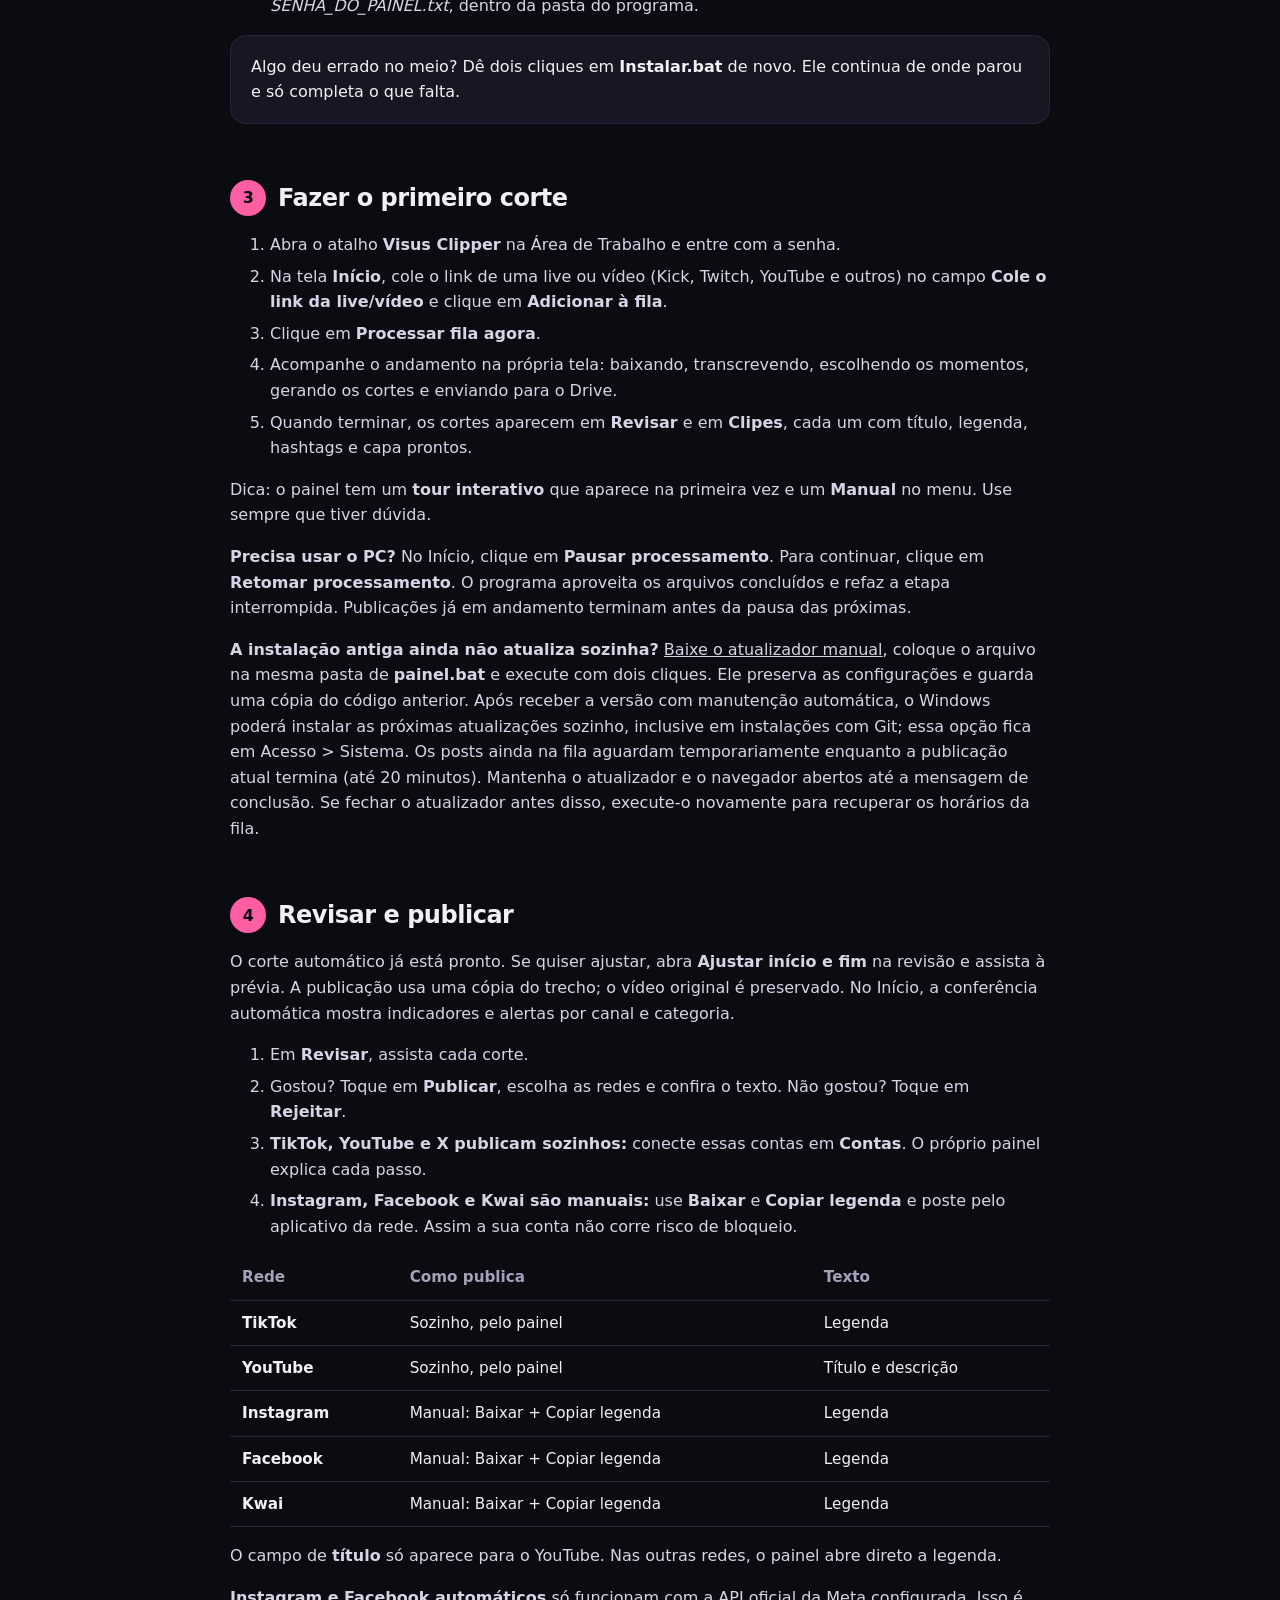
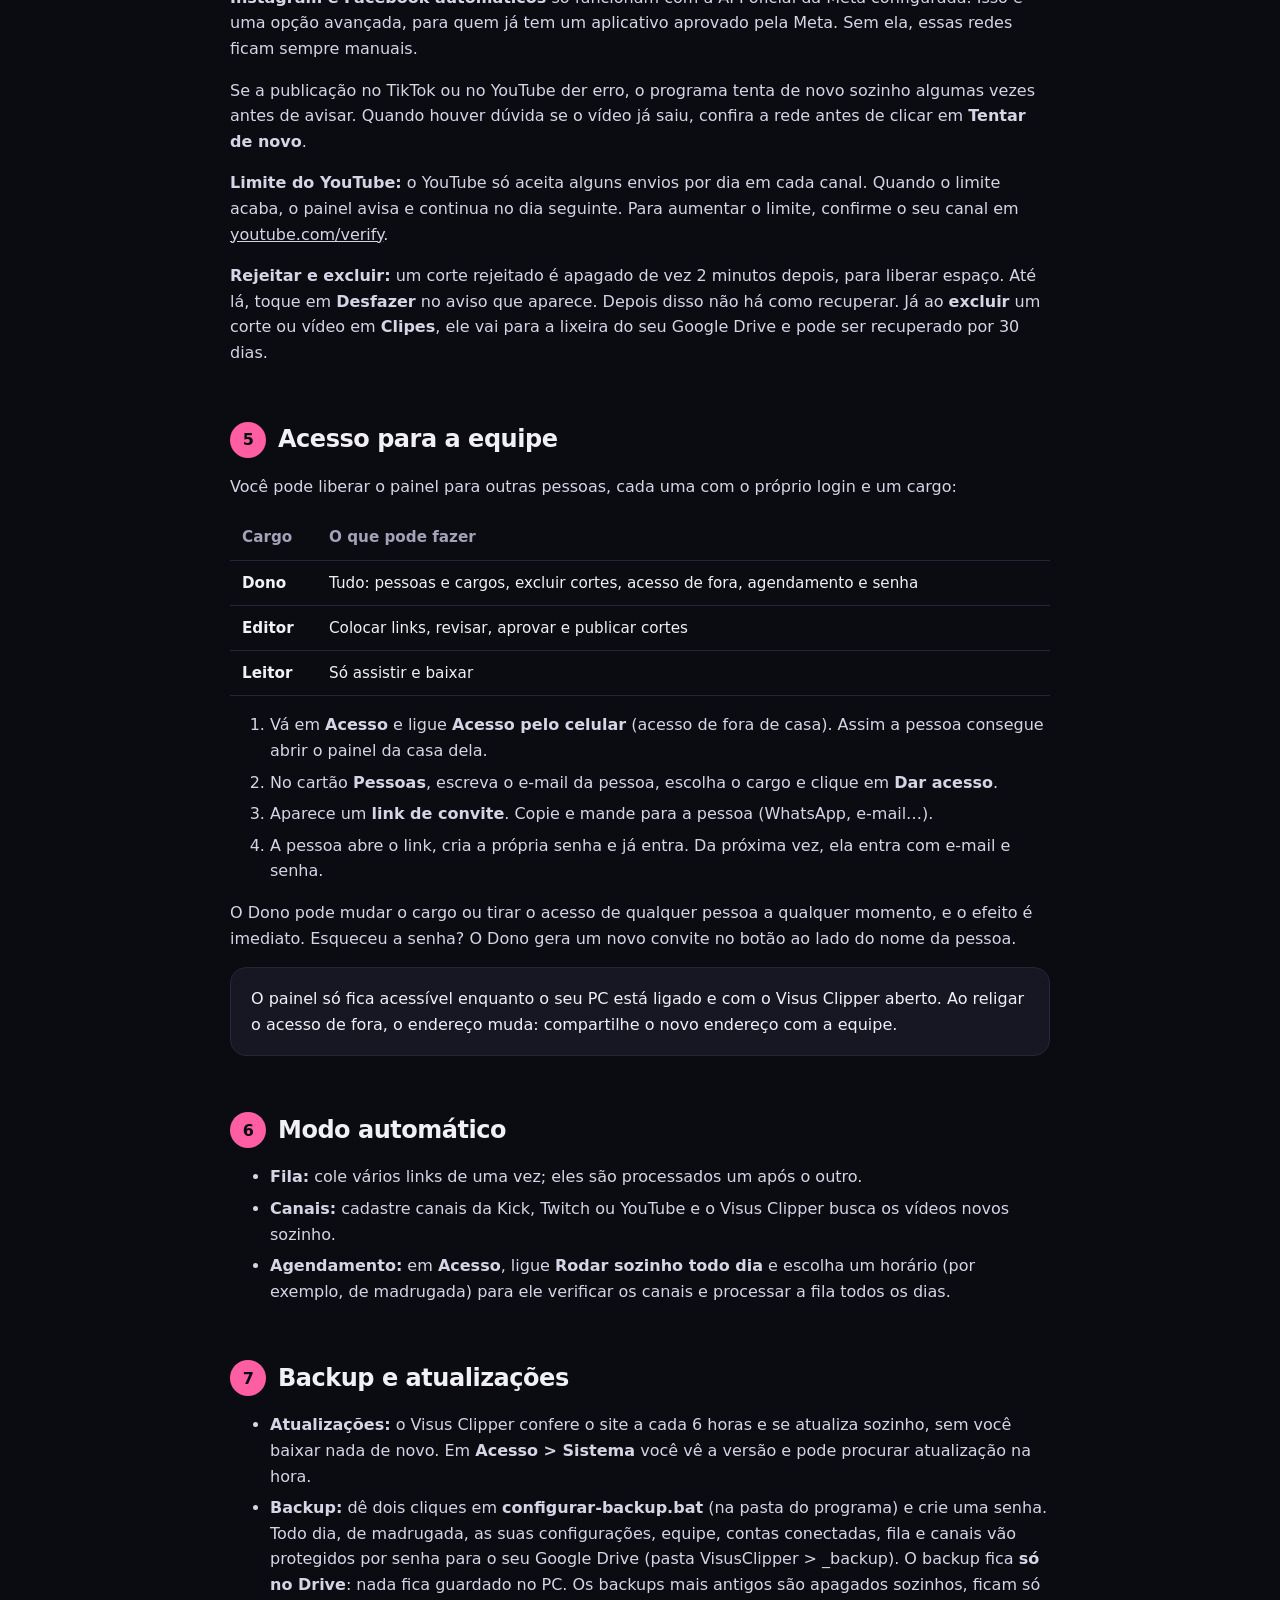
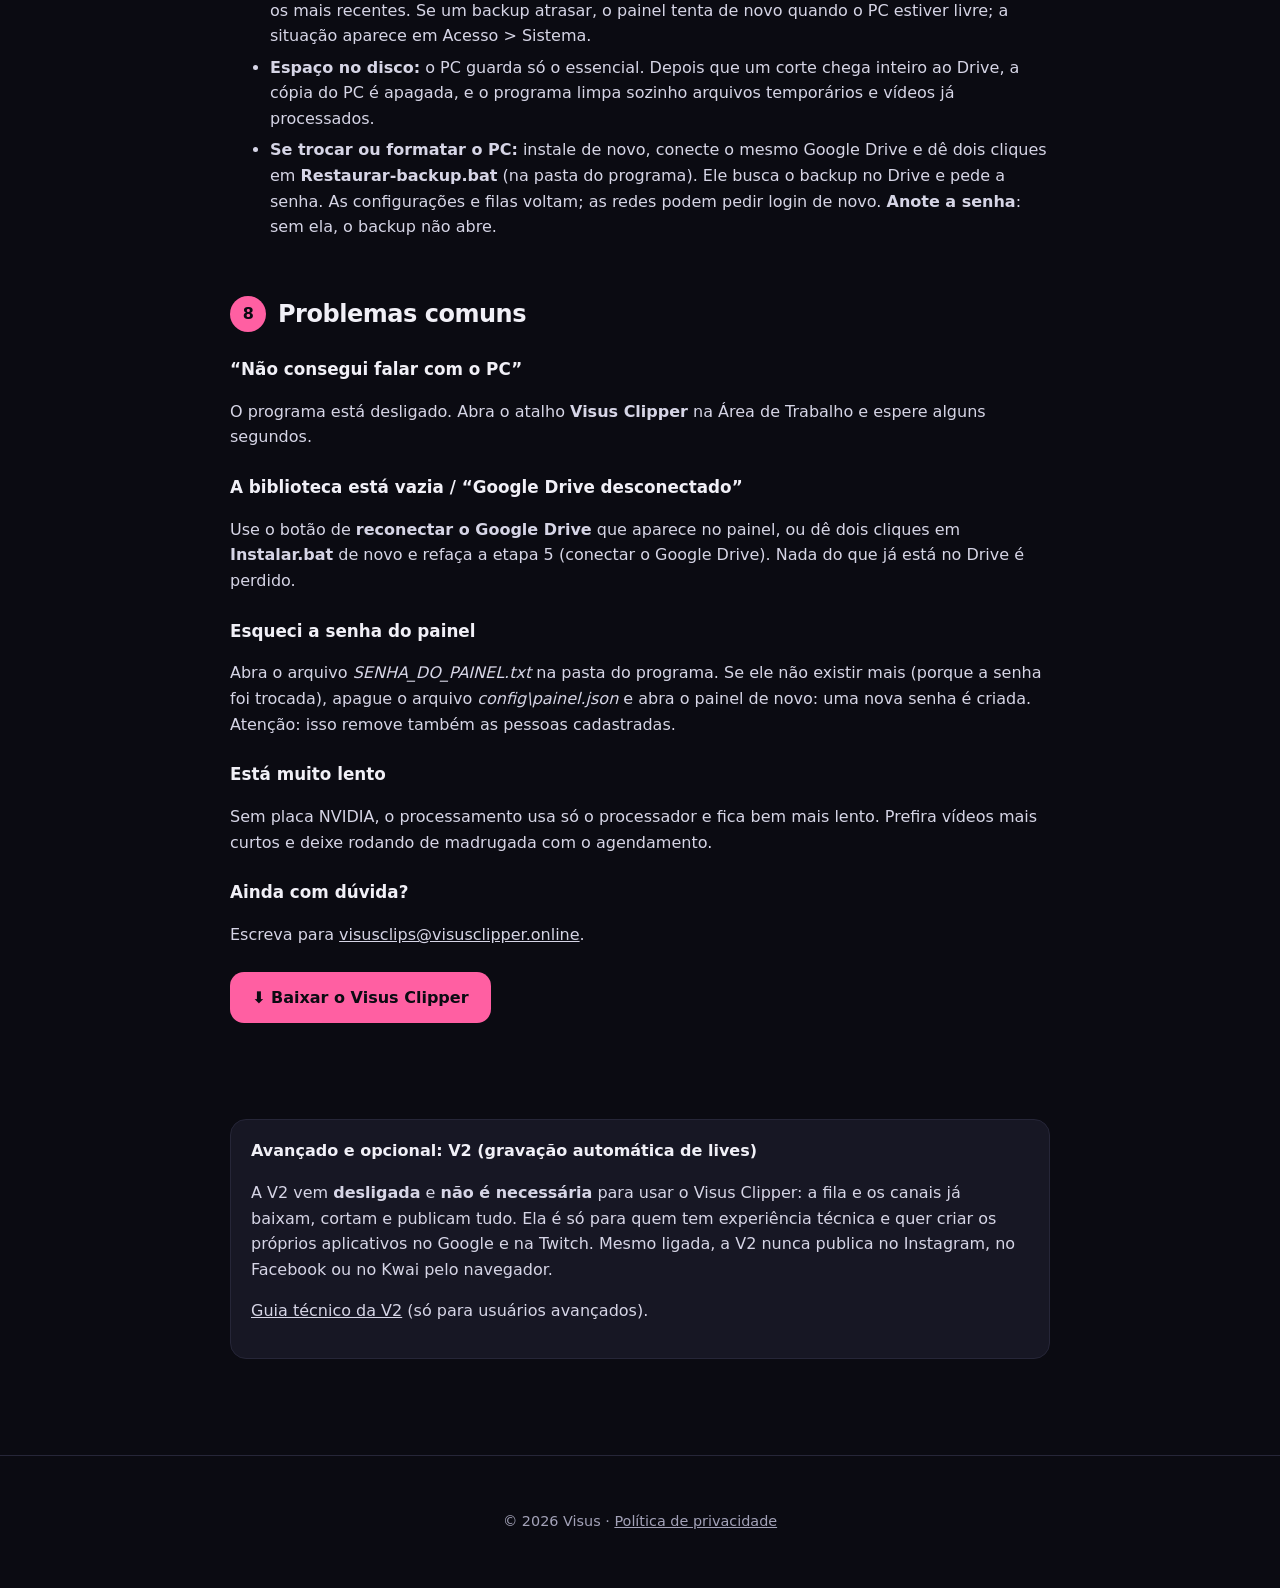
==== commit 443cdf9e: "Visus Clipper 2026.11.26.132948: nova rede X (publicacao automatica) Co-Authored-By: Claude Opus 5.5" ====
--- a/clipper-guia.html
+++ b/clipper-guia.html
@@ -106,7 +106,7 @@
   <ol>
     <li>Em <strong>Revisar</strong>, assista cada corte.</li>
     <li>Gostou? Toque em <strong>Publicar</strong>, escolha as redes e confira o texto. Não gostou? Toque em <strong>Rejeitar</strong>.</li>
-    <li><strong>TikTok e YouTube publicam sozinhos:</strong> conecte essas contas em <strong>Contas</strong>. O próprio painel explica cada passo.</li>
+    <li><strong>TikTok, YouTube e X publicam sozinhos:</strong> conecte essas contas em <strong>Contas</strong>. O próprio painel explica cada passo.</li>
     <li><strong>Instagram, Facebook e Kwai são manuais:</strong> use <strong>Baixar</strong> e <strong>Copiar legenda</strong> e poste pelo aplicativo da rede. Assim a sua conta não corre risco de bloqueio.</li>
   </ol>
   <table class="tabela">
